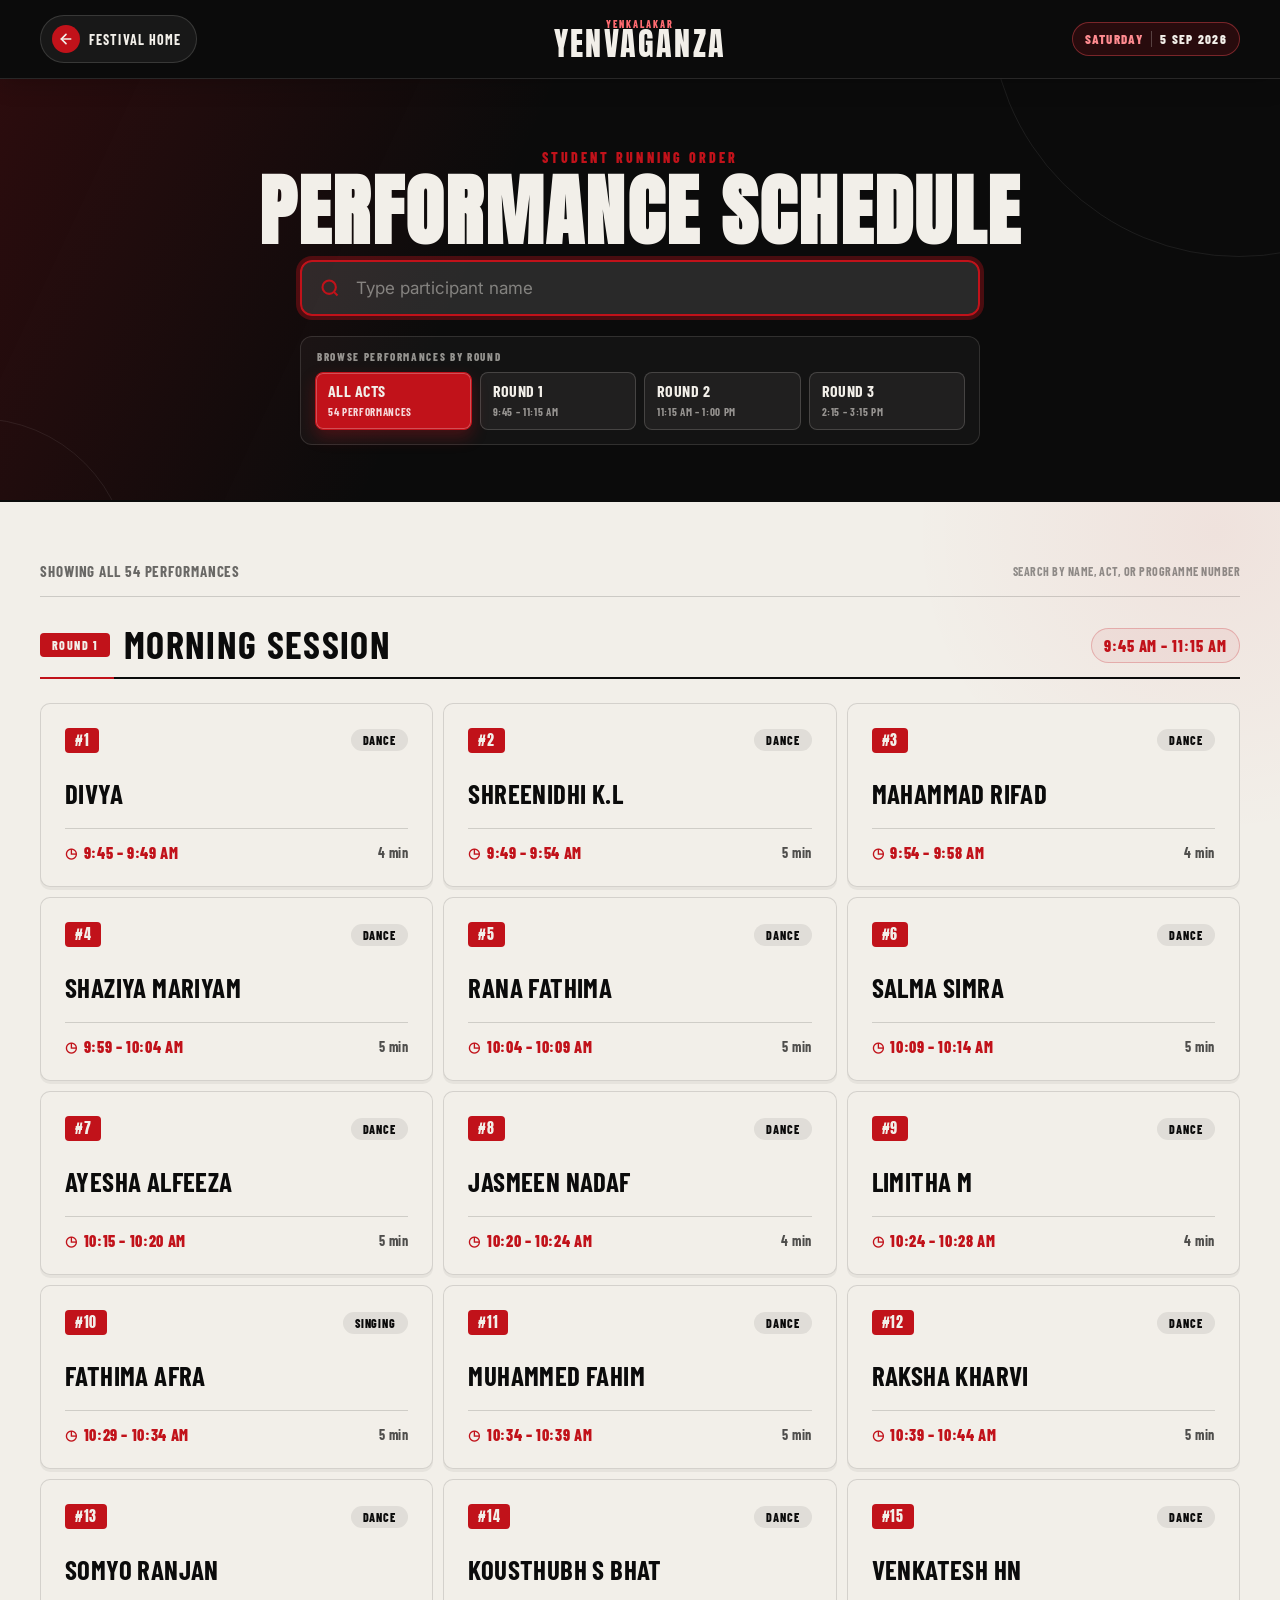
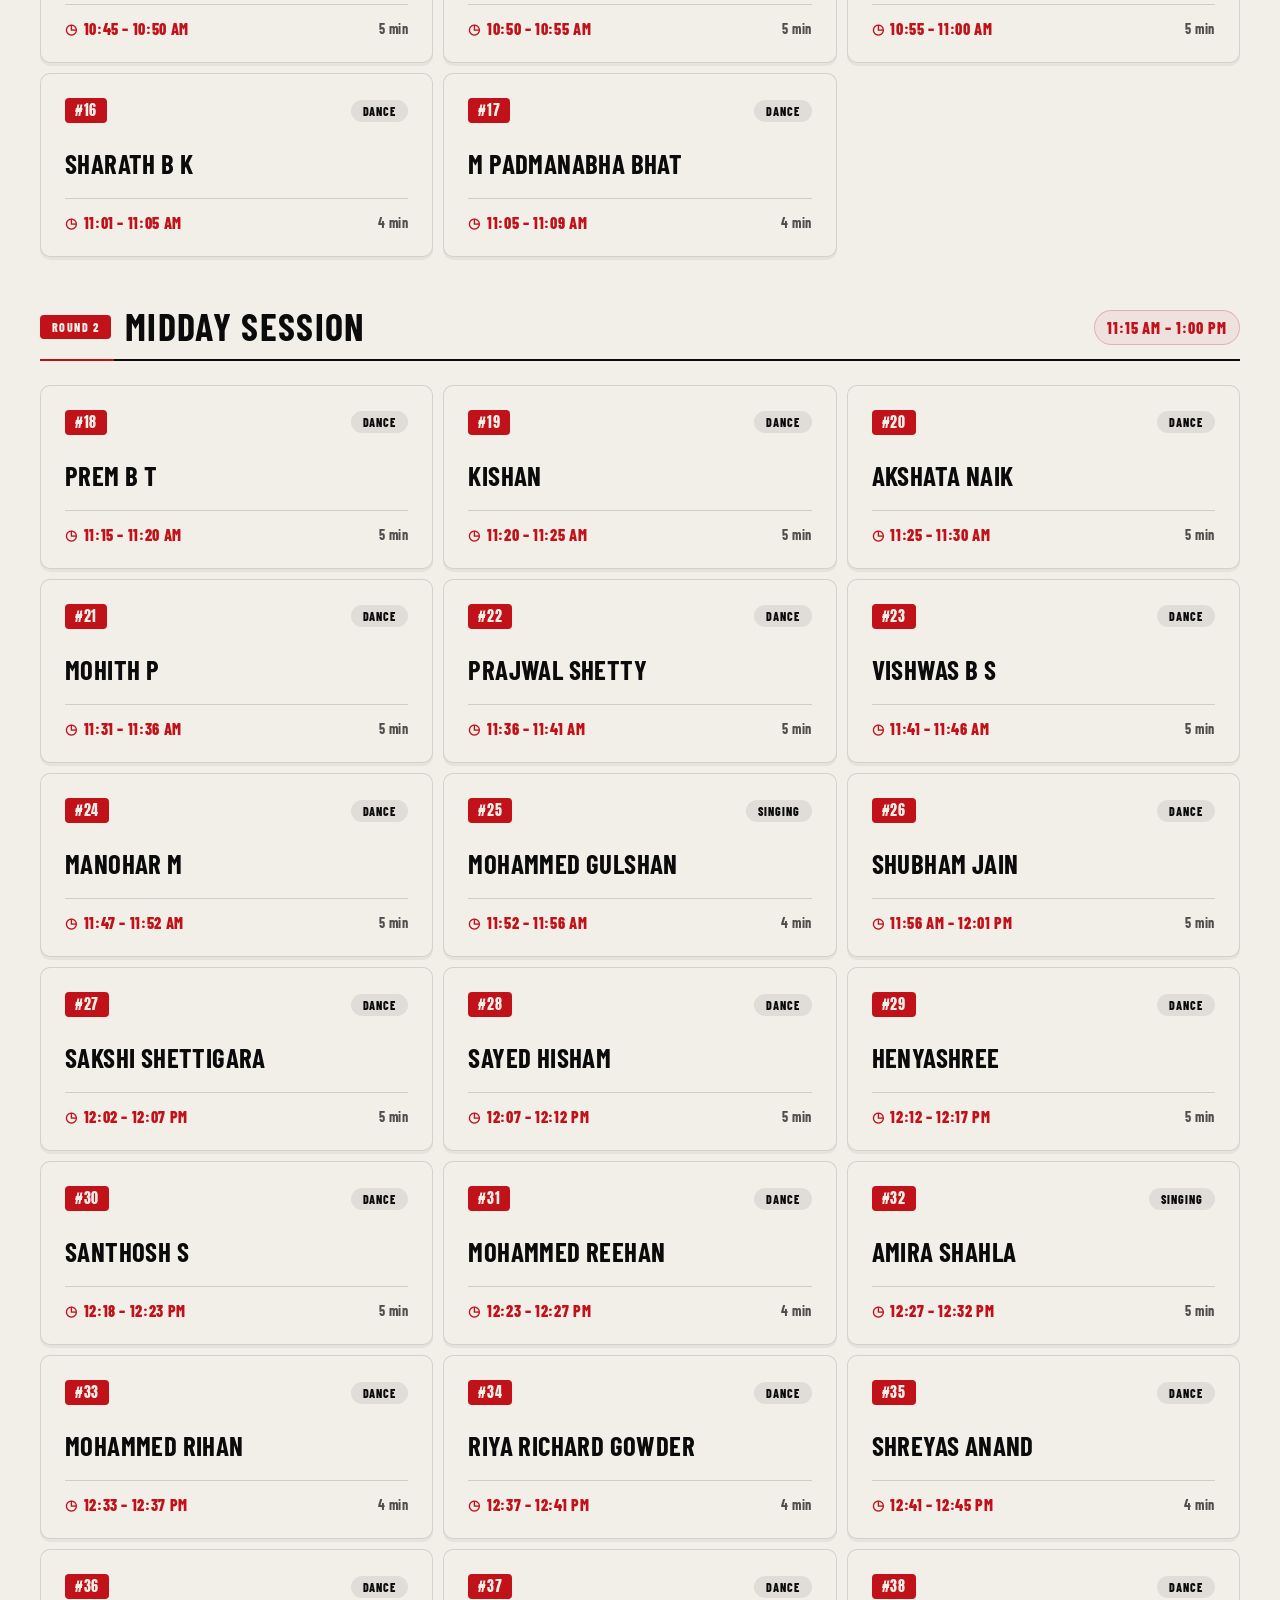
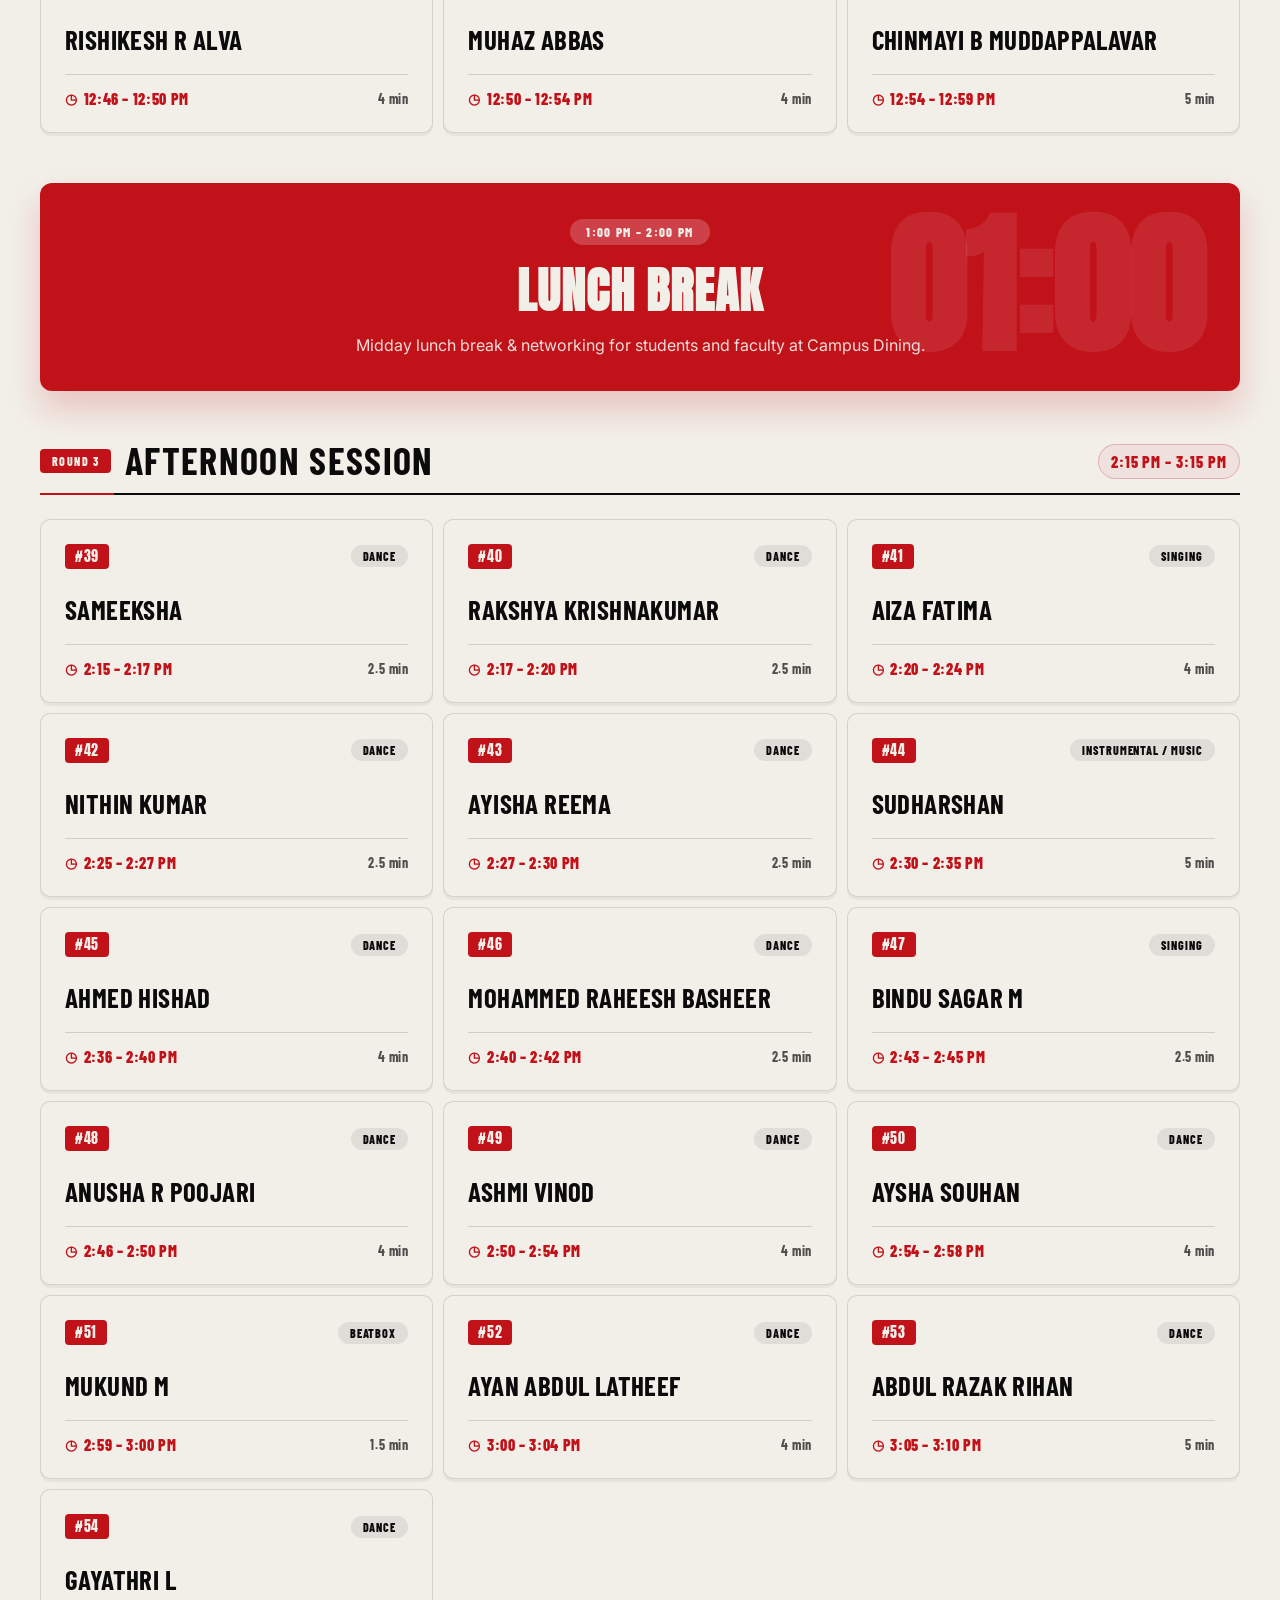
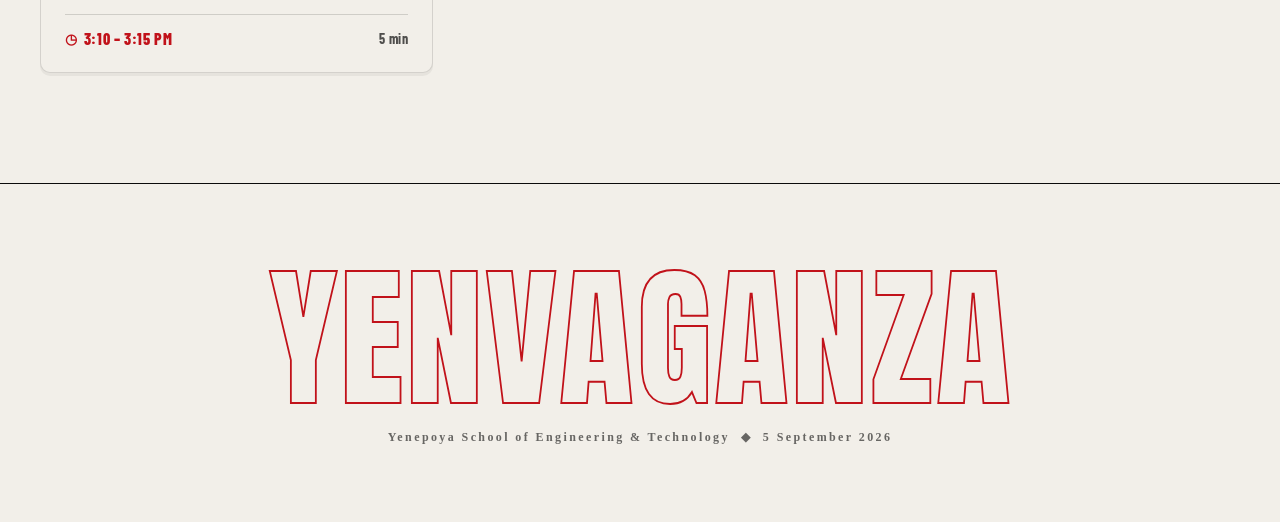
==== schedule.html @ 5e1b513e "added schedule page to view programe order" ====
<!DOCTYPE html>
<html lang="en">

<head>
  <meta charset="UTF-8">
  <meta name="viewport" content="width=device-width, initial-scale=1.0">
  <title>Performance Order</title>
  <meta name="description" content="Search student performance times, round details, and running order for YENVAGANZA 2026.">
  <link rel="preconnect" href="https://fonts.googleapis.com">
  <link rel="preconnect" href="https://fonts.gstatic.com" crossorigin>
  <link href="https://fonts.googleapis.com/css2?family=Anton&family=Barlow+Condensed:ital,wght@0,500;0,600;0,700;0,800;1,700&family=Inter:wght@400;500;600;700;800&display=swap" rel="stylesheet">
  <link rel="stylesheet" href="css/style.css">
</head>

<body class="schedule-page">

  <!-- ============ NAV ============ -->
  <nav class="schedule-nav">
    <div class="schedule-nav-inner">
      <a href="index.html" class="nav-back-btn" aria-label="Return to the Yenvaganza home page">
        <svg width="16" height="16" viewBox="0 0 24 24" fill="none" stroke="currentColor" stroke-width="2.5" stroke-linecap="round" stroke-linejoin="round">
          <line x1="19" y1="12" x2="5" y2="12"></line>
          <polyline points="12 19 5 12 12 5"></polyline>
        </svg>
        <span>Festival home</span>
      </a>

      <a href="index.html" class="nav-brand-title">
        <span class="nav-brand-kicker">YENKALAKAR</span>
        <span>YENVAGANZA</span>
      </a>

      <div class="nav-tag"><span class="nav-tag-day">Saturday</span>5 Sep 2026</div>
    </div>
  </nav>

  <!-- ============ HERO & SEARCH ============ -->
  <section class="schedule-hero-clean">
    <div class="hero-content">
      <span class="hero-sub">STUDENT RUNNING ORDER</span>
      <h1 class="hero-title">PERFORMANCE SCHEDULE</h1>
      <!-- CLEAN SEARCH BOX -->
      <div class="clean-search-box">
        <div class="search-field">
          <svg class="field-icon" width="20" height="20" viewBox="0 0 24 24" fill="none" stroke="currentColor" stroke-width="2.5">
            <circle cx="11" cy="11" r="8"></circle>
            <line x1="21" y1="21" x2="16.65" y2="16.65"></line>
          </svg>
          <input type="text" id="performer-search" placeholder="Type participant name" autocomplete="off" autofocus>
          <button id="clear-search" class="field-clear" aria-label="Clear Search" style="display:none;">&times;</button>
        </div>

        <!-- TABS -->
        <div class="round-filter-bar">
          <span class="filter-label">Browse performances by round</span>
          <div class="clean-tabs" id="filter-pills" role="group" aria-label="Filter performances by round">
          <button class="tab-btn active" data-filter="all">All Acts (54)</button>
          <button class="tab-btn" data-filter="round-1">Round 1 (9:45–11:15 AM)</button>
          <button class="tab-btn" data-filter="round-2">Round 2 (11:15 AM–1:00 PM)</button>
          <button class="tab-btn" data-filter="round-3">Round 3 (2:15–3:15 PM)</button>
          </div>
        </div>
      </div>
    </div>
  </section>

  <!-- ============ SEARCH SPOTLIGHT TICKET ============ -->
  <div class="spotlight-wrapper" id="spotlight-wrapper" style="display: none;">
    <div class="performer-ticket" id="search-spotlight"></div>
  </div>

  <!-- ============ SCHEDULE MAIN ============ -->
  <main class="schedule-container">
    <div class="status-bar" aria-live="polite">
      <span id="result-count">Showing all 54 performances</span>
      <span class="status-hint">Search by name, act, or programme number</span>
    </div>

    <!-- ROUND 1 -->
    <section class="session-section" id="block-round-1" data-round="round-1">
      <div class="session-header">
        <div class="session-title-group">
          <span class="session-pill">ROUND 1</span>
          <h2>MORNING SESSION</h2>
        </div>
        <span class="session-time">9:45 AM – 11:15 AM</span>
      </div>
      <div class="index-cards-grid" id="grid-round-1"></div>
    </section>

    <!-- ROUND 2 -->
    <section class="session-section" id="block-round-2" data-round="round-2">
      <div class="session-header">
        <div class="session-title-group">
          <span class="session-pill">ROUND 2</span>
          <h2>MIDDAY SESSION</h2>
        </div>
        <span class="session-time">11:15 AM – 1:00 PM</span>
      </div>
      <div class="index-cards-grid" id="grid-round-2"></div>
    </section>

    <!-- LUNCH BANNER -->
    <div class="lunch-feature-banner">
      <span class="banner-time">1:00 PM – 2:00 PM</span>
      <h3>LUNCH BREAK</h3>
      <p>Midday lunch break & networking for students and faculty at Campus Dining.</p>
    </div>

    <!-- ROUND 3 -->
    <section class="session-section" id="block-round-3" data-round="round-3">
      <div class="session-header">
        <div class="session-title-group">
          <span class="session-pill">ROUND 3</span>
          <h2>AFTERNOON SESSION</h2>
        </div>
        <span class="session-time">2:15 PM – 3:15 PM</span>
      </div>
      <div class="index-cards-grid" id="grid-round-3"></div>
    </section>

    <!-- NO RESULTS -->
    <div id="no-results" class="empty-state-box" style="display: none;">
      <div class="empty-icon">🔍</div>
      <h3>No Performer Found</h3>
      <p>We couldn't find any participant matching "<strong id="search-query-text"></strong>".</p>
      <button id="reset-search-btn" class="reset-btn">Show All 54 Performances</button>
    </div>
  </main>

  <!-- ============ FOOTER ============ -->
  <footer class="foot">
    <div class="foot-mark-wrap" id="foot-mark-wrap">
      <div class="foot-mark" id="foot-mark-text" aria-label="YENVAGANZA">
        <span style="--i:0">Y</span>
        <span style="--i:1">E</span>
        <span style="--i:2">N</span>
        <span style="--i:3">V</span>
        <span style="--i:4">A</span>
        <span style="--i:5">G</span>
        <span style="--i:6">A</span>
        <span style="--i:7">N</span>
        <span style="--i:8">Z</span>
        <span style="--i:9">A</span>
      </div>
    </div>
    <p>Yenepoya School of Engineering &amp; Technology &nbsp;&#9670;&nbsp; 5 September 2026</p>
  </footer>

  <script src="js/schedule.js"></script>
</body>

</html>
---- css/style.css ----
:root {
   --paper: #F2EFE9;
   --ink: #0B0B0B;
   --red: #C1121A;
   --grey: #A9A5A0;
   --hair: rgba(11, 11, 11, .16);
 }

 * {
   margin: 0;
   padding: 0;
   box-sizing: border-box
 }

 html {
   scroll-behavior: smooth
 }

 body {
   background: var(--paper);
   color: var(--ink);
   font-family: 'Barlow Condensed', sans-serif;
   overflow-x: hidden;
 }

 img {
   display: block;
   max-width: 100%
 }

 /* ================= HERO ================= */

 .hero {
   position: relative;
   min-height: 100svh;
   overflow: hidden;
   display: flex;
   flex-direction: column;
   padding: clamp(16px, 2.6vw, 32px);
 }

 .layer {
   position: absolute;
   inset: 0;
   will-change: transform
 }

 .marks {
   z-index: 1
 }

 .ghost-wrap {
   z-index: 2;
   display: flex;
   align-items: center;
   justify-content: center;
 }

 .roll-wrap {
   z-index: 3;
   display: flex;
   align-items: center;
   overflow: hidden;
 }

 .figure-wrap {
   z-index: 4;
   display: flex;
   align-items: flex-end;
   justify-content: center;
 }

 .hero-ui {
   position: relative;
   z-index: 5;
   flex: 1;
   display: flex;
   flex-direction: column;
   justify-content: space-between;
   pointer-events: none;
 }

 .hero-ui a {
   pointer-events: auto
 }

 /* --- editorial marks --- */

 .dots {
   position: absolute;
   background-image: radial-gradient(var(--grey) 1.1px, transparent 1.1px);
   background-size: 9px 9px;
 }

 .d1 {
   top: 15%;
   left: 3%;
   width: 92px;
   height: 70px
 }

 .d2 {
   top: 23%;
   left: 16%;
   width: 58px;
   height: 44px
 }

 .d3 {
   bottom: 17%;
   left: 19%;
   width: 112px;
   height: 82px
 }

 .d4 {
   bottom: 25%;
   right: 6%;
   width: 72px;
   height: 56px
 }

 .d5 {
   top: 5%;
   left: 53%;
   width: 44px;
   height: 118px
 }

 .tick {
   position: absolute;
   background: var(--red);
   display: block;
 }

 .t1 {
   top: 12%;
   left: 1.5%;
   width: 2px;
   height: 26px
 }

 .t2 {
   top: 34%;
   left: 1.5%;
   width: 2px;
   height: 14px
 }

 .t3 {
   bottom: 14%;
   left: 1.5%;
   width: 2px;
   height: 34px
 }

 .t4 {
   top: 20%;
   right: 2%;
   width: 2px;
   height: 40px
 }

 .t5 {
   bottom: 30%;
   right: 2%;
   width: 2px;
   height: 18px
 }

 .rule {
   position: absolute;
   height: 1.5px;
   background: var(--red);
   display: block;
 }

 .r1 {
   top: 19%;
   left: 3%;
   width: 64px
 }

 .r2 {
   top: 47%;
   right: 3%;
   width: 48px
 }

 .plus {
   position: absolute;
   color: var(--red);
   font-size: 15px;
   line-height: 1;
   font-weight: 700;
 }

 .p1 {
   top: 8%;
   left: 38%
 }

 .p2 {
   top: 23%;
   left: 14%
 }

 .p3 {
   bottom: 20%;
   left: 12%
 }

 .p4 {
   bottom: 9%;
   right: 8%
 }

 .p5 {
   top: 31%;
   right: 12%
 }

 .barcode {
   position: absolute;
   top: 44%;
   right: 1.5%;
   width: 20px;
   height: 150px;
   background: repeating-linear-gradient(180deg,
       var(--ink) 0 3px,
       transparent 3px 7px,
       var(--ink) 7px 9px,
       transparent 9px 14px);
 }

 /* --- outline wordmark --- */

 .ghost {
   font-family: 'Anton', sans-serif;
   font-size: clamp(72px, 15.5vw, 215px);
   color: transparent;
   -webkit-text-stroke: 1.6px var(--red);
   white-space: nowrap;
   transform: translateY(-8%);
   opacity: .85;
 }

 /* --- rolling title --- */

 .roll {
   display: flex;
   white-space: nowrap;
   font-family: 'Anton', sans-serif;
   font-size: clamp(64px, 14vw, 196px);
   line-height: .9;
   color: var(--red);
   transform: translateY(18%);
   will-change: transform;
 }

 .roll span {
   padding-right: .04em
 }

 /* --- figure --- */

 .figure {
   height: min(94vh, 880px);
   width: auto;
   object-fit: contain;
   filter: drop-shadow(0 26px 40px rgba(0, 0, 0, .28));
 }

 /* --- poster copy --- */

 .top {
   display: flex;
   justify-content: space-between;
   align-items: flex-start;
   gap: 16px;
 }

 .main-nav {
   display: flex;
   align-items: center;
   gap: 6px;
   margin-left: auto;
 }

 .main-nav > a:not(.top-schedule-link) {
   padding: 9px 10px;
   color: rgba(242, 239, 233, .74);
   font-size: 11px;
   font-weight: 700;
   letter-spacing: .1em;
   text-decoration: none;
   text-transform: uppercase;
   transition: color .2s ease;
   left: 16%;
   width: 58px;
   height: 44px
 }

 .d3 {
   bottom: 17%;
   left: 19%;
   width: 112px;
   height: 82px
 }

 .d4 {
   bottom: 25%;
   right: 6%;
   width: 72px;
   height: 56px
 }

 .d5 {
   top: 5%;
   left: 53%;
   width: 44px;
   height: 118px
 }

 .tick {
   position: absolute;
   background: var(--red);
   display: block;
 }

 .t1 {
   top: 12%;
   left: 1.5%;
   width: 2px;
   height: 26px
 }

 .t2 {
   top: 34%;
   left: 1.5%;
   width: 2px;
   height: 14px
 }

 .t3 {
   bottom: 14%;
   left: 1.5%;
   width: 2px;
   height: 34px
 }

 .t4 {
   top: 20%;
   right: 2%;
   width: 2px;
   height: 40px
 }

 .t5 {
   bottom: 30%;
   right: 2%;
   width: 2px;
   height: 18px
 }

 .rule {
   position: absolute;
   height: 1.5px;
   background: var(--red);
   display: block;
 }

 .r1 {
   top: 19%;
   left: 3%;
   width: 64px
 }

 .r2 {
   top: 47%;
   right: 3%;
   width: 48px
 }

 .plus {
   position: absolute;
   color: var(--red);
   font-size: 15px;
   line-height: 1;
   font-weight: 700;
 }

 .p1 {
   top: 8%;
   left: 38%
 }

 .p2 {
   top: 23%;
   left: 14%
 }

 .p3 {
   bottom: 20%;
   left: 12%
 }

 .p4 {
   bottom: 9%;
   right: 8%
 }

 .p5 {
   top: 31%;
   right: 12%
 }

 .barcode {
   position: absolute;
   top: 44%;
   right: 1.5%;
   width: 20px;
   height: 150px;
   background: repeating-linear-gradient(180deg,
       var(--ink) 0 3px,
       transparent 3px 7px,
       var(--ink) 7px 9px,
       transparent 9px 14px);
 }

 /* --- outline wordmark --- */

 .ghost {
   font-family: 'Anton', sans-serif;
   font-size: clamp(72px, 15.5vw, 215px);
   color: transparent;
   -webkit-text-stroke: 1.6px var(--red);
   white-space: nowrap;
   transform: translateY(-8%);
   opacity: .85;
 }

 /* --- rolling title --- */

 .roll {
   display: flex;
   white-space: nowrap;
   font-family: 'Anton', sans-serif;
   font-size: clamp(64px, 14vw, 196px);
   line-height: .9;
   color: var(--red);
   transform: translateY(18%);
   will-change: transform;
 }

 .roll span {
   padding-right: .04em
 }

 /* --- figure --- */

 .figure {
   height: min(94vh, 880px);
   width: auto;
   object-fit: contain;
   filter: drop-shadow(0 26px 40px rgba(0, 0, 0, .28));
 }

 /* --- poster copy --- */

 .main-nav > a:not(.top-schedule-link):hover { color: var(--paper); }

 .main-nav > a:focus-visible {
 }

  .top {
    display: flex;
    justify-content: space-between;
    align-items: center;
    gap: 16px;
    position: relative;
    z-index: 10;
  }

  .hero-actions {
    display: flex;
    align-items: center;
    gap: 12px;
    margin-left: auto;
  }

  .top-schedule-link {
    display: inline-flex;
    align-items: center;
    gap: 8px;
    padding: 10px 20px;
    color: #FFFFFF;
    background: linear-gradient(135deg, var(--red) 0%, #A20D14 100%);
    border: 1.5px solid rgba(255, 255, 255, 0.3);
    border-radius: 999px;
    text-decoration: none;
    font-family: 'Barlow Condensed', sans-serif;
    font-size: 13px;
    font-weight: 800;
    letter-spacing: 0.12em;
    text-transform: uppercase;
    box-shadow: 0 6px 20px rgba(193, 18, 26, 0.45);
    backdrop-filter: blur(10px);
    transition: all 0.25s cubic-bezier(0.16, 1, 0.3, 1);
  }

  .top-schedule-link svg {
    color: #FFFFFF;
    transition: transform 0.25s ease;
  }

  .top-schedule-link:hover {
    background: #0D0D0D;
    color: #FFFFFF;
    border-color: var(--red);
    transform: translateY(-2px);
    box-shadow: 0 10px 28px rgba(13, 13, 13, 0.5);
  }

  .top-schedule-link:hover svg {
    transform: scale(1.15) rotate(15deg);
  }

  .top-schedule-link:focus-visible { outline: 3px solid #FFD700; outline-offset: 4px; }

  /* ================= EVENT OVERVIEW ================= */

  .event-info {
    position: relative;
    padding: clamp(60px, 9vw, 130px) clamp(18px, 5vw, 80px);
    border-top: 1.5px solid var(--ink);
    background: var(--paper);
  }

  .details-grid {
    display: grid;
    grid-template-columns: repeat(4, 1fr);
    gap: 1.5px;
    background: var(--ink);
    border: 1.5px solid var(--ink);
    margin-bottom: clamp(36px, 5vw, 60px);
  }

  @media (max-width: 900px) {
    .details-grid {
      grid-template-columns: repeat(2, 1fr);
    }
  }

  @media (max-width: 580px) {
    .details-grid {
      grid-template-columns: 1fr;
    }
  }

  .detail-card {
    position: relative;
    background: var(--paper);
    padding: clamp(22px, 2.4vw, 34px);
    display: flex;
    flex-direction: column;
    justify-content: space-between;
    min-height: 165px;
    overflow: hidden;
    transition: transform .35s cubic-bezier(0.16, 1, 0.3, 1), background-color .35s ease, color .35s ease, box-shadow .35s ease;
    will-change: transform;
  }

 .detail-card::before {
   content: "";
   position: absolute;
   top: 0;
   left: 0;
   width: 100%;
   height: 4px;
   background: var(--red);
   transform: scaleX(0);
   transform-origin: left;
   transition: transform .35s cubic-bezier(0.16, 1, 0.3, 1);
 }

 .detail-card:hover {
   background: var(--ink);
   color: var(--paper);
   transform: translateY(-6px);
   box-shadow: 0 16px 36px rgba(11, 11, 11, .22);
   z-index: 2;
 }

 .detail-card:hover::before {
   transform: scaleX(1);
 }

 .detail-badge {
   font-weight: 700;
   letter-spacing: .22em;
   font-size: 11px;
   color: var(--red);
   margin-bottom: 12px;
   text-transform: uppercase;
   transition: transform .3s ease, color .3s ease;
 }

 .detail-card:hover .detail-badge {
   transform: translateX(4px);
   color: var(--paper);
 }

 .detail-val {
   font-family: 'Anton', sans-serif;
   font-weight: 400;
   font-size: clamp(22px, 2.2vw, 30px);
   line-height: 1.05;
   margin-bottom: 8px;
   text-transform: uppercase;
   transition: color .3s ease, transform .3s ease;
 }

 .detail-card:hover .detail-val {
   color: var(--red);
   transform: translateX(4px);
 }

 .detail-sub {
   font-size: 12px;
   font-weight: 600;
   letter-spacing: .15em;
   opacity: .6;
   text-transform: uppercase;
   transition: opacity .3s ease, color .3s ease, transform .3s ease;
 }

 .detail-card:hover .detail-sub {
   opacity: .9;
   color: var(--paper);
   transform: translateX(4px);
 }

 .info-banner {
   background: var(--ink);
   color: var(--paper);
   padding: clamp(32px, 5vw, 56px) clamp(24px, 4vw, 48px);
   border: 1.5px solid var(--ink);
   position: relative;
   overflow: hidden;
 }

 .motto-tag {
   font-weight: 700;
   letter-spacing: .24em;
   font-size: clamp(11px, 1.2vw, 14px);
   color: var(--red);
   margin-bottom: 12px;
 }

 .invite-msg {
   font-family: 'Instrument Serif', serif;
   font-style: italic;
   font-size: clamp(22px, 3vw, 38px);
   line-height: 1.2;
   margin-bottom: 20px;
   max-width: 36ch;
 }

 .invite-stamp {
   font-weight: 700;
   letter-spacing: .22em;
   font-size: 12px;
   border-top: 1px solid rgba(242, 239, 233, .2);
   padding-top: 16px;
   opacity: .8;
 }

 /* ================= EVENTS ================= */

 .events {
   position: relative;
   padding: clamp(60px, 9vw, 130px) clamp(18px, 5vw, 80px);
   border-top: 1.5px solid var(--ink);
 }

 .sec-head {
   margin-bottom: clamp(30px, 4.5vw, 58px);
   max-width: 760px;
 }

 .eyebrow {
   display: inline-block;
   font-weight: 700;
   letter-spacing: .28em;
   font-size: 12px;
   color: var(--red);
   margin-bottom: 10px;
 }

 .sec-head h2 {
   font-family: 'Anton', sans-serif;
   font-size: clamp(50px, 10vw, 140px);
   line-height: .88;
   letter-spacing: .005em;
 }

 .lede {
   font-family: 'Instrument Serif', serif;
   font-style: italic;
   font-size: clamp(15px, 1.7vw, 21px);
   margin-top: 14px;
   opacity: .72;
   max-width: 52ch;
 }

 .grid {
   display: grid;
   grid-template-columns: repeat(3, 1fr);
   gap: 1.5px;
   background: var(--ink);
   border: 1.5px solid var(--ink);
 }

 @media (max-width:900px) {
   .grid {
     grid-template-columns: repeat(2, 1fr);
   }
 }

 @media (max-width:580px) {
   .grid {
     grid-template-columns: 1fr;
   }
 }

 .card {
   background: var(--paper);
   padding: clamp(22px, 2.4vw, 34px);
   min-height: 210px;
   display: flex;
   flex-direction: column;
   opacity: 0;
   transform: translateY(26px);
   transition:
     opacity .6s ease,
     transform .6s ease,
     background .25s ease,
     color .25s ease;
 }

 .card.in {
   opacity: 1;
   transform: none;
 }

 .slot {
   font-weight: 700;
   letter-spacing: .18em;
   left: 0;
   width: 100%;
   height: 4px;
   background: var(--red);
   transform: scaleX(0);
   transform-origin: left;
   transition: transform .35s cubic-bezier(0.16, 1, 0.3, 1);
 }

 .detail-card:hover {
   background: var(--ink);
   color: var(--paper);
   transform: translateY(-6px);
   box-shadow: 0 16px 36px rgba(11, 11, 11, .22);
   z-index: 2;
 }

 .detail-card:hover::before {
   transform: scaleX(1);
 }

 .detail-badge {
   font-weight: 700;
   letter-spacing: .22em;
   font-size: 11px;
   color: var(--red);
   margin-bottom: 12px;
   text-transform: uppercase;
   transition: transform .3s ease, color .3s ease;
 }

 .detail-card:hover .detail-badge {
   transform: translateX(4px);
   color: var(--paper);
 }

 .detail-val {
   font-family: 'Anton', sans-serif;
   font-weight: 400;
   font-size: clamp(22px, 2.2vw, 30px);
   line-height: 1.05;
   margin-bottom: 8px;
   text-transform: uppercase;
   transition: color .3s ease, transform .3s ease;
 }

 .detail-card:hover .detail-val {
   color: var(--red);
   transform: translateX(4px);
 }

 .detail-sub {
   font-size: 12px;
   font-weight: 600;
   letter-spacing: .15em;
   opacity: .6;
   text-transform: uppercase;
   transition: opacity .3s ease, color .3s ease, transform .3s ease;
 }

 .detail-card:hover .detail-sub {
   opacity: .9;
   color: var(--paper);
   transform: translateX(4px);
 }

 .info-banner {
   background: var(--ink);
   color: var(--paper);
   padding: clamp(32px, 5vw, 56px) clamp(24px, 4vw, 48px);
   border: 1.5px solid var(--ink);
   position: relative;
   overflow: hidden;
 }

 .motto-tag {
   font-weight: 700;
   letter-spacing: .24em;
   font-size: clamp(11px, 1.2vw, 14px);
   color: var(--red);
   margin-bottom: 12px;
 }

 .invite-msg {
   font-family: 'Instrument Serif', serif;
   font-style: italic;
   font-size: clamp(22px, 3vw, 38px);
   line-height: 1.2;
   margin-bottom: 20px;
   max-width: 36ch;
 }

 .invite-stamp {
   font-weight: 700;
   letter-spacing: .22em;
   font-size: 12px;
   border-top: 1px solid rgba(242, 239, 233, .2);
   padding-top: 16px;
   opacity: .8;
 }

 /* ================= EVENTS ================= */

 .events {
   position: relative;
   padding: clamp(60px, 9vw, 130px) clamp(18px, 5vw, 80px);
   border-top: 1.5px solid var(--ink);
 }

 .sec-head {
   margin-bottom: clamp(30px, 4.5vw, 58px);
   max-width: 760px;
 }

 .eyebrow {
   display: inline-block;
   font-weight: 700;
   letter-spacing: .28em;
   font-size: 12px;
   color: var(--red);
   margin-bottom: 10px;
 }

 .sec-head h2 {
   font-family: 'Anton', sans-serif;
   font-size: clamp(50px, 10vw, 140px);
   line-height: .88;
   letter-spacing: .005em;
 }

 .lede {
   font-family: 'Instrument Serif', serif;
   font-style: italic;
   font-size: clamp(15px, 1.7vw, 21px);
   margin-top: 14px;
   opacity: .72;
   max-width: 52ch;
 }

 .grid {
   display: grid;
   grid-template-columns: repeat(3, 1fr);
   gap: 1.5px;
   background: var(--ink);
   border: 1.5px solid var(--ink);
 }

 @media (max-width:900px) {
   .grid {
     grid-template-columns: repeat(2, 1fr);
   }
 }

 @media (max-width:580px) {
   .grid {
     grid-template-columns: 1fr;
   }
 }

 .card {
   background: var(--paper);
   padding: clamp(22px, 2.4vw, 34px);
   min-height: 210px;
   display: flex;
   flex-direction: column;
   opacity: 0;
   transform: translateY(26px);
   transition:
     opacity .6s ease,
     transform .6s ease,
     background .25s ease,
     color .25s ease;
 }

 .card.in {
   opacity: 1;
   transform: none;
 }

 .slot {
   font-weight: 700;
   letter-spacing: .18em;
   font-size: 12px;
   color: var(--red);
 }

 .card h3 {
   font-family: 'Anton', sans-serif;
   font-weight: 400;
   font-size: clamp(22px, 2.2vw, 32px);
   line-height: 1.05;
   margin: 12px 0 10px;
   text-transform: uppercase;
 }

 .card p {
   font-size: clamp(14px, 1.4vw, 17px);
   line-height: 1.45;
   opacity: .75;
 }

 .where {
   margin-top: auto;
   padding-top: 18px;
   font-weight: 600;
   letter-spacing: .2em;
   font-size: 11px;
   border-top: 1px solid var(--hair);
 }

 .card:hover {
   background: var(--ink);
   color: var(--paper);
 }

 .card:hover .where {
   border-color: rgba(242, 239, 233, .25);
 }

 .card.span-full {
   grid-column: 1 / -1;
 }

 .card-pair {
   display: grid;
   grid-template-columns: repeat(2, 1fr);
   gap: 1.5px;
   background: var(--ink);
   grid-column: 1 / -1;
 }

 @media (max-width: 580px) {
   .card-pair {
     grid-template-columns: 1fr;
   }
 }

 .card.break-card {
   background: var(--red);
   color: var(--paper);
 }

 .card.break-card.span-full {
   padding: clamp(26px, 3.5vw, 44px) clamp(22px, 2.4vw, 34px);
 }

 .card.break-card.span-full h3 {
   font-size: clamp(28px, 3.8vw, 48px);
   margin: 8px 0;
 }

 .card.break-card.span-full p {
   font-size: clamp(15px, 1.5vw, 19px);
 }

 .card.break-card .slot {
   color: var(--paper);
   opacity: .9;
 }

 .card.break-card h3 {
   color: var(--paper);
 }

 .card.break-card p {
   color: var(--paper);
   opacity: .92;
 }

 .card.break-card .where {
   color: var(--paper);
   border-top-color: rgba(242, 239, 233, .3);
 }

 .card.break-card:hover {
   background: var(--ink);
   color: var(--paper);
 }

 .card.break-card:hover .slot {
   color: var(--red);
 }

 .card.break-card:hover h3,
 .card.break-card:hover p,
 .card.break-card:hover .where {
   color: var(--paper);
 }

 .card.break-card:hover .where {
   border-color: rgba(242, 239, 233, .25);
 }

 .card.end-card {
   grid-column: 1 / -1;
   background: var(--ink);
   color: var(--paper);
   padding: clamp(28px, 4vw, 48px) clamp(22px, 2.4vw, 34px);
 }

 .card.end-card .slot {
   color: var(--red);
   font-size: 13px;
 }

 .card.end-card h3 {
   font-size: clamp(30px, 4.5vw, 54px);
   color: var(--paper);
   margin: 10px 0;
 }

 .card.end-card p {
   font-size: clamp(15px, 1.6vw, 20px);
   opacity: .85;
 }

 .card.end-card .where {
   border-top-color: rgba(242, 239, 233, .2);
 }

 .card.end-card:hover {
   background: var(--red);
   color: var(--paper);
 }

 .card.end-card:hover .slot {
   color: var(--paper);
 }

 .card.end-card:hover .where {
   border-top-color: rgba(242, 239, 233, .4);
 }

 /* ================= RULES ================= */

 .rules {
   position: relative;
   padding: clamp(60px, 9vw, 130px) clamp(18px, 5vw, 80px);
   border-top: 1.5px solid var(--ink);
 }

 .rules-grid {
   display: grid;
   grid-template-columns: repeat(2, 1fr);
   gap: 1.5px;
   background: var(--ink);
   border: 1.5px solid var(--ink);
   margin-bottom: clamp(44px, 6vw, 84px);
 }

 @media (max-width:760px) {
   .rules-grid {
     grid-template-columns: 1fr;
   }
 }

 .rule-block {
   background: var(--paper);
   padding: clamp(24px, 2.6vw, 38px);
   opacity: 0;
   transform: translateY(26px);
   transition:
     opacity .6s ease,
     transform .6s ease,
     background .25s ease,
     color .25s ease;
 }

 .rule-block.in {
   opacity: 1;
   transform: none;
 }

 .rule-block h3 {
   font-family: 'Anton', sans-serif;
   font-weight: 400;
   font-size: clamp(22px, 2.2vw, 30px);
   line-height: 1.05;
   text-transform: uppercase;
   margin-bottom: 20px;
   padding-bottom: 10px;
   border-bottom: 2.5px solid var(--red);
   display: inline-block;
 }

 .rule-block ul {
   list-style: none;
 }

 .rule-block li {
   position: relative;
   padding-left: 18px;
   margin-bottom: 12px;
   font-size: clamp(14px, 1.4vw, 17px);
   line-height: 1.45;
   opacity: .82;
 }

 .rule-block li:last-child {
   margin-bottom: 0;
 }

 .rule-block li::before {
   content: "";
   position: absolute;
   left: 0;
   top: .5em;
   width: 7px;
   height: 7px;
   background: var(--red);
 }

 .rule-block li strong {
   font-weight: 700;
 }

 .rule-block li em {
   font-family: 'Instrument Serif', serif;
   font-size: 1.05em;
 }

 .rule-block:hover {
   background: var(--ink);
   color: var(--paper);
 }

 /* --- time limits --- */

 .limits-head {
   display: flex;
   align-items: baseline;
   gap: 18px;
   flex-wrap: wrap;
   margin-bottom: 22px;
 }

 .limits-head h3 {
   font-family: 'Anton', sans-serif;
   font-weight: 400;
   font-size: clamp(30px, 5vw, 62px);
   line-height: .9;
   text-transform: uppercase;
 }

 .limits-head span {
   font-weight: 700;
   letter-spacing: .22em;
   font-size: 12px;
   color: var(--red);
 }

 .limits-scroll {
   overflow-x: auto;
   border: 1.5px solid var(--ink);
 }

 table.limits {
   width: 100%;
   min-width: 520px;
   border-collapse: collapse;
 }

 table.limits th {
   text-align: left;
   background: var(--ink);
   color: var(--paper);
   font-weight: 700;
   letter-spacing: .2em;
   font-size: 11px;
   padding: 13px clamp(14px, 2vw, 24px);
 }

 table.limits td {
   padding: 14px clamp(14px, 2vw, 24px);
   font-size: clamp(14px, 1.4vw, 17px);
   border-bottom: 1px solid var(--hair);
 }

 table.limits tbody tr:last-child td {
   border-bottom: none;
 }

 table.limits tbody tr {
   transition: background .2s ease;
 }

 table.limits tbody tr:hover {
   background: rgba(193, 18, 26, .06);
 }

 table.limits td:first-child {
   font-weight: 700;
 }

 table.limits td:last-child {
   font-family: 'Anton', sans-serif;
   font-weight: 400;
   color: var(--red);
   white-space: nowrap;
 }

 .limits-note {
   margin: 16px 0 clamp(44px, 6vw, 84px);
   padding-left: 14px;
   border-left: 2.5px solid var(--red);
   font-size: clamp(14px, 1.4vw, 17px);
   line-height: 1.5;
   opacity: .8;
   max-width: 62ch;
 }

 /* --- per event --- */

 .event-rules {
   display: grid;
   grid-template-columns: repeat(auto-fit, minmax(250px, 1fr));
   gap: clamp(24px, 3vw, 40px);
   margin-bottom: clamp(44px, 6vw, 84px);
 }

 .event-rule {
   padding-top: 16px;
   border-top: 1.5px solid var(--ink);
   opacity: 0;
   transform: translateY(26px);
   transition: opacity .6s ease, transform .6s ease;
 }

 .event-rule.in {
   opacity: 1;
   transform: none;
 }

 .event-rule h4 {
   font-family: 'Anton', sans-serif;
   font-weight: 400;
   font-size: clamp(19px, 1.9vw, 25px);
   line-height: 1.05;
   text-transform: uppercase;
   margin-bottom: 8px;
 }

 .event-rule p {
   font-size: clamp(14px, 1.4vw, 17px);
   line-height: 1.45;
   opacity: .78;
 }

 /* --- closing strip --- */

 .rules-strip {
   background: var(--ink);
   color: var(--paper);
   border: 1.5px solid var(--ink);
   padding: clamp(28px, 4vw, 52px) clamp(24px, 4vw, 48px);
 }

 .rules-strip h4 {
   font-weight: 700;
   letter-spacing: .22em;
   font-size: 12px;
   color: var(--red);
   text-transform: uppercase;
   margin-bottom: 10px;
 }

 .rules-strip p {
   font-size: clamp(15px, 1.6vw, 19px);
   line-height: 1.5;
   opacity: .88;
   max-width: 66ch;
 }

 .rules-strip p+h4 {
   margin-top: 26px;
   padding-top: 24px;
   border-top: 1px solid rgba(242, 239, 233, .2);
 }

 /* ================= FOOTER ================= */

 .foot {
   border-top: 1.5px solid var(--ink);
   padding: clamp(40px, 6vw, 80px) clamp(18px, 5vw, 80px);
   text-align: center;
   overflow: hidden;
 }

 .foot-mark-wrap {
   position: relative;
   display: inline-flex;
   align-items: center;
   justify-content: center;
   cursor: pointer;
   width: 100%;
   max-width: 1100px;
   margin: 0 auto;
   min-height: clamp(60px, 12vw, 170px);
 }

 .foot-mark {
   display: inline-flex;
   gap: 0.015em;
   font-family: 'Anton', sans-serif;
   font-size: clamp(44px, 12vw, 170px);
   line-height: .9;
   user-select: none;
 }

 .foot-mark span {
   display: inline-block;
   color: transparent;
   -webkit-text-stroke: 1.8px var(--red);
   transition: all .35s cubic-bezier(0.16, 1, 0.3, 1);
   animation: letterWave 3s ease-in-out infinite;
   animation-delay: calc(var(--i) * 0.12s);
   will-change: transform;
 }

 @keyframes letterWave {

   0%,
   100% {
     transform: translateY(0) scale(1);
     -webkit-text-stroke: 1.8px var(--red);
     color: transparent;
   }

   50% {
     transform: translateY(-8px) scale(1.05);
     -webkit-text-stroke: 0px transparent;
     color: var(--red);
     text-shadow: 0 10px 28px rgba(193, 18, 26, .4);
   }
 }

 .foot-mark-wrap:hover .foot-mark span {
   animation-play-state: paused;
   color: var(--red);
   -webkit-text-stroke: 0px transparent;
   transform: translateY(-6px) scale(1.06);
   text-shadow: 0 14px 36px rgba(193, 18, 26, .5);
 }

 .foot-lottie {
   position: absolute;
   inset: 0;
   width: 100%;
   height: 100%;
   pointer-events: none;
   opacity: 0;
   transition: opacity .3s ease;
   display: flex;
   align-items: center;
   justify-content: center;
 }

 .foot-lottie svg {
   width: 100% !important;
   height: 100% !important;
 }

 .foot-mark-wrap.playing .foot-lottie {
   opacity: 1;
 }

 .foot-mark-wrap.playing .foot-mark {
   opacity: 0;
 }

 .foot p {
   margin-top: 16px;
   font-weight: 600;
   letter-spacing: .2em;
   font-size: 12px;
   opacity: .6;
 }

 /* ================= RESPONSIVE ================= */

 @media (max-width:760px) {

   .top {
     gap: 10px;
   }

   .main-nav { gap: 4px; }
   .main-nav > a:not(.top-schedule-link) { display: none; }
   .top-schedule-link { padding: 8px 10px; font-size: 10px; letter-spacing: .08em; }
   .hero-order-btn { padding: 7px 12px; font-size: 10px; letter-spacing: .13em; }

   .yenepoya-logo {
     width: clamp(150px, 42vw, 210px);
     max-height: 65px;
   }

   .figure-wrap {
     transform: translate3d(0, 0, 0) !important;
   }

   .figure {
     height: min(72vh, 560px);
     will-change: transform;
   }

   .roll {
     transform: translateY(10%);
   }

   .rule-block:hover {
     background: var(--paper);
     color: var(--ink);
   }
 }

 @media (max-width:420px) {

   .hero {
     padding: 14px;
   }

   .yenepoya-logo {
     width: 150px;
     max-height: 55px;
   }

   .top-schedule-link span { display: none; }
   .top-schedule-link { padding: 9px; }
   .hero-order-btn { padding: 7px 10px; font-size: 0; letter-spacing: .1em; }
   .hero-order-btn::after { content: 'VIEW ORDER →'; font-size: 10px; }

   .when .date {
     font-size: 30px;
   }

   .when .time {
     font-size: 9px;
     letter-spacing: .12em;
   }
 }

 @media (prefers-reduced-motion:reduce) {

   html {
     scroll-behavior: auto
   }

   .layer {
     transform: none !important
   }

   .roll {
     transform: translateY(18%) !important
   }

    .card {
      transition: none;
    }
  }

  /* ==========================================================================
     STUDENT SCHEDULE & SEARCH PAGE STYLES (INDEX.HTML MATCHING UX & TYPOGRAPHY)
     ========================================================================== */

  .schedule-page {
    background: var(--paper);
    color: var(--ink);
    font-family: var(--font-sans);
  }

  /* TOP NAVBAR */
  .schedule-nav {
    background: var(--ink);
    border-bottom: 1.5px solid var(--ink);
    position: sticky;
    top: 0;
    z-index: 1000;
  }

  .schedule-nav-inner {
    max-width: 1280px;
    margin: 0 auto;
    height: 70px;
    padding: 0 clamp(20px, 4vw, 40px);
    display: flex;
    align-items: center;
    justify-content: space-between;
  }

  .nav-back-btn {
    display: inline-flex;
    align-items: center;
    gap: 8px;
    font-family: 'Barlow Condensed', sans-serif;
    font-weight: 700;
    font-size: 14px;
    letter-spacing: 0.08em;
    text-transform: uppercase;
    color: var(--paper);
    text-decoration: none;
    padding: 8px 18px;
    background: rgba(255, 255, 255, 0.08);
    border: 1px solid rgba(242, 239, 233, 0.2);
    border-radius: 999px;
    transition: all 0.2s ease;
  }

  .nav-back-btn:hover {
    background: var(--red);
    border-color: var(--red);
    color: var(--paper);
    transform: translateX(-3px);
  }

  .nav-brand-title {
    font-family: 'Anton', sans-serif;
    font-size: clamp(24px, 3.5vw, 32px);
    letter-spacing: 0.05em;
    color: var(--red);
    text-decoration: none;
    text-transform: uppercase;
    transition: opacity 0.2s ease;
  }

  .nav-brand-title:hover {
    opacity: 0.85;
  }

  .nav-tag {
    font-family: 'Barlow Condensed', sans-serif;
    background: rgba(193, 18, 26, 0.2);
    color: #FF525A;
    border: 1px solid rgba(193, 18, 26, 0.4);
    font-size: 13px;
    font-weight: 800;
    letter-spacing: 0.1em;
    padding: 5px 14px;
    border-radius: 999px;
    text-transform: uppercase;
  }

  /* HERO SECTION */
  .schedule-hero-clean {
    background: var(--ink);
    color: var(--paper);
    padding: clamp(40px, 6vw, 70px) clamp(20px, 4vw, 40px) clamp(35px, 5vw, 55px);
    text-align: center;
    border-bottom: 2px solid var(--ink);
  }

  .hero-content {
    max-width: 800px;
    margin: 0 auto;
  }

  .hero-sub {
    display: inline-block;
    font-family: 'Barlow Condensed', sans-serif;
    font-size: 14px;
    font-weight: 800;
    letter-spacing: 0.22em;
    color: var(--red);
    margin-bottom: 8px;
    text-transform: uppercase;
  }

  .hero-title {
    font-family: 'Anton', sans-serif;
    font-size: clamp(38px, 6.5vw, 78px);
    line-height: 0.95;
    letter-spacing: 0.03em;
    margin-bottom: 12px;
    color: var(--paper);
    text-transform: uppercase;
  }

  .hero-desc {
    font-family: 'Inter', sans-serif;
    font-size: clamp(15px, 1.8vw, 19px);
    color: rgba(242, 239, 233, 0.78);
    margin-bottom: 30px;
  }

  /* CLEAN SEARCH BOX */
  .clean-search-box {
    max-width: 680px;
    margin: 0 auto;
  }

  .search-field {
    position: relative;
    display: flex;
    align-items: center;
    margin-bottom: 20px;
  }

  .field-icon {
    position: absolute;
    left: 20px;
    color: var(--red);
    pointer-events: none;
  }

  #performer-search {
    width: 100%;
    padding: 16px 50px 16px 54px;
    font-family: 'Inter', sans-serif;
    font-size: 17px;
    font-weight: 600;
    color: var(--paper);
    background: rgba(255, 255, 255, 0.07);
    border: 2px solid rgba(242, 239, 233, 0.22);
    border-radius: 12px;
    outline: none;
    transition: all 0.25s ease;
  }

  #performer-search::placeholder {
    color: rgba(242, 239, 233, 0.45);
    font-weight: 400;
  }

  #performer-search:focus {
    background: rgba(255, 255, 255, 0.12);
    border-color: var(--red);
    box-shadow: 0 0 0 4px rgba(193, 18, 26, 0.35);
  }

  .field-clear {
    position: absolute;
    right: 16px;
    background: rgba(255, 255, 255, 0.18);
    color: var(--paper);
    border: none;
    width: 28px;
    height: 28px;
    border-radius: 50%;
    font-size: 18px;
    cursor: pointer;
    display: flex;
    align-items: center;
    justify-content: center;
  }

  /* TABS */
  .clean-tabs {
    display: flex;
    justify-content: center;
    flex-wrap: wrap;
    gap: 8px;
  }

  .tab-btn {
    font-family: 'Barlow Condensed', sans-serif;
    background: rgba(242, 239, 233, 0.06);
    color: rgba(242, 239, 233, 0.85);
    border: 1px solid rgba(242, 239, 233, 0.18);
    padding: 8px 18px;
    border-radius: 999px;
    font-size: 14px;
    font-weight: 700;
    letter-spacing: 0.05em;
    text-transform: uppercase;
    cursor: pointer;
    transition: all 0.2s ease;
  }

  .tab-btn:hover {
    background: rgba(242, 239, 233, 0.15);
    color: var(--paper);
  }

  .tab-btn.active {
    background: var(--red);
    color: var(--paper);
    border-color: var(--red);
    font-weight: 800;
    box-shadow: 0 4px 14px rgba(193, 18, 26, 0.4);
  }

  /* SEARCH SPOTLIGHT STAGE PASS */
  .spotlight-wrapper {
    max-width: 1280px;
    margin: 30px auto -10px;
    padding: 0 clamp(20px, 4vw, 40px);
  }

  .performer-ticket {
    background: linear-gradient(135deg, #1C0305 0%, var(--ink) 100%);
    border: 2px solid var(--red);
    border-radius: 16px;
    padding: clamp(24px, 4vw, 36px);
    color: var(--paper);
    box-shadow: 0 20px 40px rgba(0, 0, 0, 0.35);
    position: relative;
    overflow: hidden;
  }

  .performer-ticket::before {
    content: '';
    position: absolute;
    top: 0; right: 0; bottom: 0; width: 8px;
    background: var(--red);
  }

  .ticket-header {
    display: flex;
    justify-content: space-between;
    align-items: center;
    margin-bottom: 16px;
    padding-bottom: 14px;
    border-bottom: 1px solid rgba(242, 239, 233, 0.12);
  }

  .ticket-badge {
    font-family: 'Barlow Condensed', sans-serif;
    font-size: 13px;
    font-weight: 800;
    letter-spacing: 0.15em;
    color: #FF525A;
    text-transform: uppercase;
  }

  .ticket-round {
    font-family: 'Barlow Condensed', sans-serif;
    background: var(--red);
    color: var(--paper);
    font-size: 13px;
    font-weight: 800;
    letter-spacing: 0.1em;
    padding: 4px 12px;
    border-radius: 4px;
    text-transform: uppercase;
  }

  .ticket-body {
    display: flex;
    flex-wrap: wrap;
    justify-content: space-between;
    align-items: flex-end;
    gap: 24px;
  }

  .ticket-order {
    font-family: 'Barlow Condensed', sans-serif;
    font-size: 14px;
    font-weight: 800;
    letter-spacing: 0.1em;
    color: rgba(242, 239, 233, 0.6);
    margin-bottom: 4px;
    text-transform: uppercase;
  }

  .ticket-name {
    font-family: 'Barlow Condensed', sans-serif;
    font-size: clamp(34px, 5vw, 56px);
    font-weight: 700;
    line-height: 1.02;
    margin-bottom: 12px;
    color: #FFF;
    text-transform: uppercase;
    letter-spacing: 0.02em;
  }

  .ticket-type {
    display: inline-block;
    font-family: 'Barlow Condensed', sans-serif;
    background: rgba(255, 255, 255, 0.12);
    color: var(--paper);
    font-size: 13px;
    font-weight: 700;
    letter-spacing: 0.08em;
    padding: 4px 14px;
    border-radius: 999px;
    text-transform: uppercase;
  }

  .ticket-meta {
    display: flex;
    gap: 24px;
    background: rgba(255, 255, 255, 0.05);
    padding: 16px 24px;
    border-radius: 12px;
    border: 1px solid rgba(255, 255, 255, 0.12);
  }

  .meta-block {
    display: flex;
    flex-direction: column;
  }

  .meta-lbl {
    font-family: 'Barlow Condensed', sans-serif;
    font-size: 11px;
    font-weight: 800;
    letter-spacing: 0.12em;
    color: rgba(242, 239, 233, 0.55);
    margin-bottom: 2px;
    text-transform: uppercase;
  }

  .meta-val {
    font-family: 'Barlow Condensed', sans-serif;
    font-size: 18px;
    font-weight: 800;
    letter-spacing: 0.04em;
    color: var(--paper);
  }

  .meta-val.time-gold {
    color: #FFD700;
  }

  /* SCHEDULE CONTAINER & INDEX CARDS GRID UX */
  .schedule-container {
    max-width: 1280px;
    margin: 0 auto;
    padding: clamp(35px, 5vw, 60px) clamp(20px, 4vw, 40px);
  }

  .status-bar {
    font-family: 'Barlow Condensed', sans-serif;
    font-size: 15px;
    font-weight: 700;
    letter-spacing: 0.06em;
    text-transform: uppercase;
    color: rgba(13, 13, 13, 0.6);
    margin-bottom: 28px;
  }

  .session-section {
    margin-bottom: 50px;
  }

  .session-header {
    display: flex;
    flex-wrap: wrap;
    justify-content: space-between;
    align-items: center;
    gap: 16px;
    border-bottom: 2px solid var(--ink);
    padding-bottom: 12px;
    margin-bottom: 24px;
  }

  .session-title-group {
    display: flex;
    align-items: center;
    gap: 14px;
  }

  .session-pill {
    font-family: 'Barlow Condensed', sans-serif;
    background: var(--red);
    color: var(--paper);
    font-size: 12px;
    font-weight: 800;
    letter-spacing: 0.12em;
    padding: 5px 12px;
    border-radius: 4px;
    text-transform: uppercase;
  }

  .session-header h2 {
    font-family: 'Barlow Condensed', sans-serif;
    font-size: clamp(27px, 3.6vw, 38px);
    font-weight: 700;
    line-height: 1.05;
    letter-spacing: 0.035em;
    margin: 0;
    text-transform: uppercase;
  }

  .session-time {
    font-family: 'Barlow Condensed', sans-serif;
    font-size: 16px;
    font-weight: 800;
    letter-spacing: 0.06em;
    color: var(--red);
  }

  /* INDEX CARDS BRUTALIST GRID UX */
  .index-cards-grid {
    display: grid;
    grid-template-columns: repeat(3, 1fr);
    gap: 1.5px;
    background: var(--ink);
    border: 1.5px solid var(--ink);
  }

  @media (max-width: 1024px) {
    .index-cards-grid {
      grid-template-columns: repeat(2, 1fr);
    }
  }

  @media (max-width: 640px) {
    .index-cards-grid {
      grid-template-columns: 1fr;
    }
  }

  .performer-card {
    background: var(--paper);
    padding: 24px;
    display: flex;
    flex-direction: column;
    justify-content: space-between;
    transition: background 0.2s ease, transform 0.2s ease;
    position: relative;
  }

  .performer-card:hover {
    background: #FFFFFF;
    box-shadow: inset 0 0 0 2.5px var(--red);
    z-index: 2;
  }

  .performer-card.card-match {
    background: #FFF0F0;
    box-shadow: inset 0 0 0 3px var(--red);
    z-index: 3;
  }

  .card-head {
    display: flex;
    justify-content: space-between;
    align-items: center;
    margin-bottom: 12px;
  }

  .card-no {
    font-family: 'Anton', sans-serif;
    background: var(--red);
    color: var(--paper);
    font-size: 14px;
    letter-spacing: 0.05em;
    padding: 2px 10px;
    border-radius: 4px;
  }

  .card-type-tag {
    font-family: 'Barlow Condensed', sans-serif;
    font-size: 12px;
    font-weight: 800;
    letter-spacing: 0.08em;
    text-transform: uppercase;
    color: var(--ink);
    background: rgba(13, 13, 13, 0.08);
    padding: 4px 12px;
    border-radius: 999px;
  }

  .card-name {
    font-family: 'Barlow Condensed', sans-serif;
    font-size: clamp(23px, 2vw, 28px);
    font-weight: 700;
    line-height: 1.08;
    letter-spacing: 0.015em;
    color: var(--ink);
    text-transform: uppercase;
    margin: 14px 0 20px;
  }

  mark.highlight-mark {
    background: #FFD700;
    color: var(--ink);
    padding: 2px 5px;
    border-radius: 3px;
  }

  .card-foot {
    display: flex;
    justify-content: space-between;
    align-items: center;
    padding-top: 14px;
    border-top: 1px solid rgba(13, 13, 13, 0.15);
  }

  .card-time {
    font-family: 'Barlow Condensed', sans-serif;
    font-size: 16px;
    font-weight: 800;
    letter-spacing: 0.04em;
    color: var(--red);
  }

  .card-dur {
    font-family: 'Barlow Condensed', sans-serif;
    font-size: 14px;
    font-weight: 700;
    letter-spacing: 0.04em;
    color: var(--ink);
    opacity: 0.7;
  }

  /* LUNCH BANNER */
  .lunch-feature-banner {
    background: var(--red);
    color: var(--paper);
    padding: 36px clamp(20px, 4vw, 40px);
    margin: 40px 0 50px;
    text-align: center;
    border: 1.5px solid var(--ink);
    box-shadow: 0 14px 30px rgba(193, 18, 26, 0.25);
  }

  .lunch-feature-banner .banner-time {
    display: inline-block;
    font-family: 'Barlow Condensed', sans-serif;
    background: rgba(255, 255, 255, 0.2);
    font-size: 13px;
    font-weight: 800;
    letter-spacing: 0.1em;
    padding: 5px 16px;
    border-radius: 999px;
    margin-bottom: 10px;
    text-transform: uppercase;
  }

  .lunch-feature-banner h3 {
    font-family: 'Anton', sans-serif;
    font-size: clamp(34px, 5vw, 48px);
    margin-bottom: 8px;
    text-transform: uppercase;
    letter-spacing: 0.02em;
  }

  .lunch-feature-banner p {
    font-family: 'Inter', sans-serif;
    font-size: 16px;
    opacity: 0.92;
  }

  /* EMPTY STATE */
  .empty-state-box {
    text-align: center;
    padding: 50px 20px;
    background: var(--paper);
    border: 2px dashed rgba(13, 13, 13, 0.3);
    margin: 40px 0;
  }

  .empty-icon {
    font-size: 44px;
    margin-bottom: 12px;
  }

  .empty-state-box h3 {
    font-family: 'Anton', sans-serif;
    font-size: 30px;
    letter-spacing: 0.02em;
    text-transform: uppercase;
    margin-bottom: 6px;
  }

  .empty-state-box p {
    font-family: 'Inter', sans-serif;
    font-size: 15px;
    color: rgba(13, 13, 13, 0.65);
    margin-bottom: 20px;
  }

  .reset-btn {
    font-family: 'Barlow Condensed', sans-serif;
    background: var(--ink);
    color: var(--paper);
    border: none;
    padding: 10px 24px;
    border-radius: 999px;
    font-size: 14px;
    font-weight: 700;
    letter-spacing: 0.08em;
    text-transform: uppercase;
    cursor: pointer;
  }

  .no-results-icon {
    font-size: 48px;
    margin-bottom: 16px;
  }

  .no-results-box h3 {
    font-family: var(--font-display);
    font-size: 28px;
    margin-bottom: 8px;
  }

  .no-results-box p {
    font-size: 16px;
    color: rgba(13, 13, 13, 0.65);
    margin-bottom: 24px;
  }

  .no-results-box button {
    border: none;
    cursor: pointer;
  }

  /* Schedule page refinements */
  .schedule-page {
    background:
      radial-gradient(circle at 95% 10%, rgba(193, 18, 26, 0.06), transparent 19rem),
      var(--paper);
  }

  .schedule-nav {
    border-bottom-color: rgba(242, 239, 233, 0.12);
    box-shadow: 0 6px 22px rgba(0, 0, 0, 0.16);
  }

  .schedule-nav-inner {
    height: 78px;
    display: grid;
    grid-template-columns: 1fr auto 1fr;
    gap: 24px;
  }

  .nav-back-btn {
    justify-self: start;
    gap: 9px;
    padding: 9px 14px 9px 11px;
    border-color: rgba(242, 239, 233, 0.15);
    background: rgba(255, 255, 255, 0.055);
  }

  .nav-back-btn svg {
    width: 28px;
    height: 28px;
    padding: 6px;
    border-radius: 50%;
    background: var(--red);
  }

  .nav-back-btn:hover {
    background: rgba(255, 255, 255, 0.13);
    border-color: rgba(242, 239, 233, 0.35);
    transform: none;
  }

  .nav-back-btn:hover svg { transform: translateX(-2px); }

  .nav-brand-title {
    display: grid;
    justify-items: center;
    gap: 1px;
    color: var(--paper);
    line-height: 0.9;
    letter-spacing: 0.07em;
  }

  .nav-brand-title > span:last-child {
    font-family: 'Anton', sans-serif;
    font-size: clamp(24px, 3.1vw, 32px);
  }

  .nav-brand-kicker {
    font-family: 'Barlow Condensed', sans-serif;
    color: #FF6B71;
    font-size: 10px;
    font-weight: 800;
    letter-spacing: 0.2em;
    text-transform: uppercase;
  }

  .nav-tag {
    justify-self: end;
    display: flex;
    align-items: center;
    gap: 8px;
    padding: 8px 12px;
    color: var(--paper);
    border-color: rgba(255, 82, 90, 0.38);
    background: rgba(193, 18, 26, 0.16);
  }

  .nav-tag-day {
    padding-right: 8px;
    border-right: 1px solid rgba(242, 239, 233, 0.24);
    color: #FF8B90;
  }

  /* Matched performer result */
  .spotlight-wrapper { margin-top: 36px; }

  .performer-ticket {
    display: grid;
    gap: 0;
    border: 1px solid rgba(255, 107, 113, 0.65);
    border-radius: 14px;
    padding: 0;
    background:
      radial-gradient(circle at 88% 0%, rgba(193, 18, 26, 0.33), transparent 27rem),
      linear-gradient(125deg, #170507 0%, #0b0b0b 70%);
    box-shadow: 0 20px 46px rgba(16, 4, 5, 0.28);
  }

  .performer-ticket::before {
    top: 0;
    right: auto;
    bottom: 0;
    left: 61%;
    width: 1px;
    background: repeating-linear-gradient(to bottom, rgba(242, 239, 233, 0.27) 0 6px, transparent 6px 13px);
  }

  .ticket-header {
    grid-column: 1 / -1;
    margin: 0;
    padding: 15px 22px;
    border-bottom: 1px solid rgba(242, 239, 233, 0.13);
    background: rgba(255, 255, 255, 0.035);
  }

  .ticket-badge { color: #FF8B90; }
  .ticket-round { border-radius: 999px; padding: 5px 11px; }

  .ticket-body {
    display: grid;
    grid-template-columns: minmax(0, 1.55fr) minmax(230px, 1fr);
    gap: 0;
    align-items: stretch;
  }

  .ticket-main { padding: clamp(24px, 3vw, 34px); }
  .ticket-order { color: #FF8B90; }
  .ticket-name { margin-bottom: 14px; letter-spacing: 0.03em; }
  .ticket-type { border: 1px solid rgba(242, 239, 233, 0.16); background: rgba(255, 255, 255, 0.07); }

  .ticket-meta {
    display: grid;
    grid-template-columns: 1fr;
    align-content: center;
    gap: 18px;
    padding: clamp(24px, 3vw, 34px);
    border: 0;
    border-radius: 0;
    background: rgba(255, 255, 255, 0.045);
  }

  .meta-block { gap: 5px; }
  .meta-block + .meta-block { padding-top: 17px; border-top: 1px solid rgba(242, 239, 233, 0.14); }
  .meta-lbl { color: rgba(242, 239, 233, 0.5); }
  .meta-val { font-size: 22px; line-height: 1.1; }
  .meta-val.time-gold { color: #FFD86B; }

  .schedule-hero-clean {
    position: relative;
    overflow: hidden;
    background:
      linear-gradient(115deg, rgba(193, 18, 26, 0.18), transparent 38%),
      var(--ink);
  }

  .schedule-hero-clean::before,
  .schedule-hero-clean::after {
    content: '';
    position: absolute;
    border: 1px solid rgba(242, 239, 233, 0.08);
    border-radius: 50%;
    pointer-events: none;
  }

  .schedule-hero-clean::before { width: 31rem; height: 31rem; right: -13rem; top: -20rem; }
  .schedule-hero-clean::after { width: 19rem; height: 19rem; left: -11rem; bottom: -14rem; }
  .hero-content { position: relative; z-index: 1; }

  .schedule-glance {
    display: inline-flex;
    align-items: stretch;
    gap: 18px;
    margin: -4px 0 28px;
    padding: 10px 18px;
    text-align: left;
    border: 1px solid rgba(242, 239, 233, 0.14);
    border-radius: 10px;
    background: rgba(255, 255, 255, 0.05);
  }

  .glance-item { display: grid; gap: 1px; }
  .glance-item strong { font: 800 18px/1 'Barlow Condensed', sans-serif; color: #fff; letter-spacing: 0.04em; }
  .glance-item span { font: 700 10px/1.2 'Barlow Condensed', sans-serif; color: rgba(242, 239, 233, 0.58); text-transform: uppercase; letter-spacing: 0.11em; }
  .glance-divider { width: 1px; background: rgba(242, 239, 233, 0.16); }

  .search-field { margin-bottom: 14px; }
  #performer-search { box-shadow: 0 12px 28px rgba(0, 0, 0, 0.16); }
  .field-clear { transition: background 0.2s ease, transform 0.2s ease; }
  .field-clear:hover { background: var(--red); transform: rotate(90deg); }

  /* Round selector */
  .round-filter-bar {
    margin-top: 20px;
    padding: 14px;
    text-align: left;
    border: 1px solid rgba(242, 239, 233, 0.13);
    border-radius: 12px;
    background: rgba(255, 255, 255, 0.035);
  }

  .filter-label {
    display: block;
    margin: 0 0 10px 2px;
    color: rgba(242, 239, 233, 0.58);
    font: 800 11px/1 'Barlow Condensed', sans-serif;
    letter-spacing: 0.15em;
    text-transform: uppercase;
  }

  .clean-tabs {
    display: grid;
    grid-template-columns: repeat(4, minmax(0, 1fr));
    gap: 8px;
  }

  .tab-btn {
    display: grid;
    gap: 3px;
    min-height: 58px;
    padding: 10px 12px;
    text-align: left;
    font-size: 0;
    border-radius: 8px;
  }

  .tab-btn::before {
    color: var(--paper);
    font: 700 16px/1 'Barlow Condensed', sans-serif;
    letter-spacing: 0.03em;
    text-transform: uppercase;
  }

  .tab-btn::after {
    color: rgba(242, 239, 233, 0.56);
    font: 700 11px/1.1 'Barlow Condensed', sans-serif;
    letter-spacing: 0.06em;
    text-transform: uppercase;
  }

  .tab-btn[data-filter="all"]::before { content: 'All acts'; }
  .tab-btn[data-filter="all"]::after { content: '54 performances'; }
  .tab-btn[data-filter="round-1"]::before { content: 'Round 1'; }
  .tab-btn[data-filter="round-1"]::after { content: '9:45 – 11:15 AM'; }
  .tab-btn[data-filter="round-2"]::before { content: 'Round 2'; }
  .tab-btn[data-filter="round-2"]::after { content: '11:15 AM – 1:00 PM'; }
  .tab-btn[data-filter="round-3"]::before { content: 'Round 3'; }
  .tab-btn[data-filter="round-3"]::after { content: '2:15 – 3:15 PM'; }

  .tab-btn:hover { border-color: rgba(242, 239, 233, 0.44); transform: translateY(-2px); }
  .tab-btn.active { box-shadow: inset 0 0 0 1px rgba(255, 255, 255, 0.26), 0 7px 16px rgba(193, 18, 26, 0.3); }
  .tab-btn.active::after { color: rgba(255, 255, 255, 0.84); }

  .status-bar {
    display: flex;
    align-items: center;
    justify-content: space-between;
    gap: 16px;
    padding-bottom: 16px;
    border-bottom: 1px solid var(--hair);
  }

  .status-bar strong { color: var(--red); }
  .status-hint { color: rgba(13, 13, 13, 0.43); font-size: 12px; letter-spacing: 0.04em; }

  .session-section { scroll-margin-top: 92px; }
  .session-header { position: relative; }
  .session-header::after { content: ''; position: absolute; bottom: -2px; left: 0; width: 74px; height: 2px; background: var(--red); }
  .session-time { padding: 7px 12px; border: 1px solid rgba(193, 18, 26, 0.24); border-radius: 999px; background: rgba(193, 18, 26, 0.05); }

  .index-cards-grid { gap: 10px; background: transparent; border: 0; }
  .performer-card {
    min-height: 178px;
    border: 1px solid rgba(13, 13, 13, 0.13);
    border-radius: 10px;
    box-shadow: 0 3px 0 rgba(13, 13, 13, 0.05);
  }

  .performer-card::before {
    content: '';
    position: absolute;
    inset: 0 auto 0 0;
    width: 4px;
    background: var(--red);
    opacity: 0;
    transition: opacity 0.2s ease;
  }

  .performer-card:hover { transform: translateY(-4px); box-shadow: 0 12px 24px rgba(13, 13, 13, 0.12); }
  .performer-card:hover::before, .performer-card.card-match::before { opacity: 1; }
  .performer-card.card-match { border-color: var(--red); }
  .card-name { font-size: clamp(23px, 2.1vw, 28px); }
  .card-time { display: flex; align-items: center; gap: 6px; }
  .card-time::before { content: '◷'; font-size: 14px; }

  .lunch-feature-banner {
    position: relative;
    overflow: hidden;
    border: 0;
    border-radius: 12px;
    box-shadow: 0 18px 34px rgba(193, 18, 26, 0.2);
  }
  .lunch-feature-banner::after { content: '01:00'; position: absolute; right: 3%; top: 50%; transform: translateY(-50%); font: 800 clamp(64px, 12vw, 160px)/1 'Anton', sans-serif; color: rgba(255,255,255,0.09); pointer-events: none; }
  .lunch-feature-banner > * { position: relative; z-index: 1; }

  .tab-btn:focus-visible, .nav-back-btn:focus-visible, .field-clear:focus-visible, .reset-btn:focus-visible {
    outline: 3px solid #FFD700;
    outline-offset: 3px;
  }

  @media (max-width: 640px) {
    .schedule-nav-inner { height: 66px; grid-template-columns: auto 1fr auto; gap: 10px; padding: 0 16px; }
    .nav-back-btn { padding: 7px 10px; }
    .nav-back-btn span, .nav-tag-day { display: none; }
    .nav-back-btn svg { width: 28px; height: 28px; }
    .nav-brand-title { justify-items: start; }
    .nav-brand-title > span:last-child { font-size: 23px; }
    .nav-tag { display: block; padding: 6px 8px; font-size: 11px; white-space: nowrap; }
    .schedule-glance { width: 100%; justify-content: space-between; gap: 10px; padding: 10px 14px; }
    .round-filter-bar { padding: 12px; }
    .clean-tabs { grid-template-columns: repeat(2, minmax(0, 1fr)); }
    .tab-btn { min-height: 56px; padding: 9px 10px; }
    .status-bar { align-items: flex-start; flex-direction: column; gap: 5px; margin-bottom: 24px; }
    .session-header { align-items: flex-start; flex-direction: column; gap: 10px; }
    .session-title-group { gap: 10px; }
    .session-time { font-size: 14px; }
    .performer-card { min-height: 0; padding: 20px; }
    .performer-ticket::before { display: none; }
    .ticket-header { padding: 13px 16px; }
    .ticket-body { grid-template-columns: 1fr; }
    .ticket-main { padding: 24px 20px; }
    .ticket-meta { width: 100%; grid-template-columns: 1.4fr 1fr; gap: 12px; padding: 18px 20px; border-top: 1px dashed rgba(242, 239, 233, 0.2); }
    .meta-block + .meta-block { padding: 0 0 0 12px; border-top: 0; border-left: 1px solid rgba(242, 239, 233, 0.14); }
    .meta-val { font-size: 18px; }
  }

   .card {
     opacity: 1;
     transform: none;
   }
   .rule-block,
   .event-rule {
     opacity: 1;
     transform: none;
   }
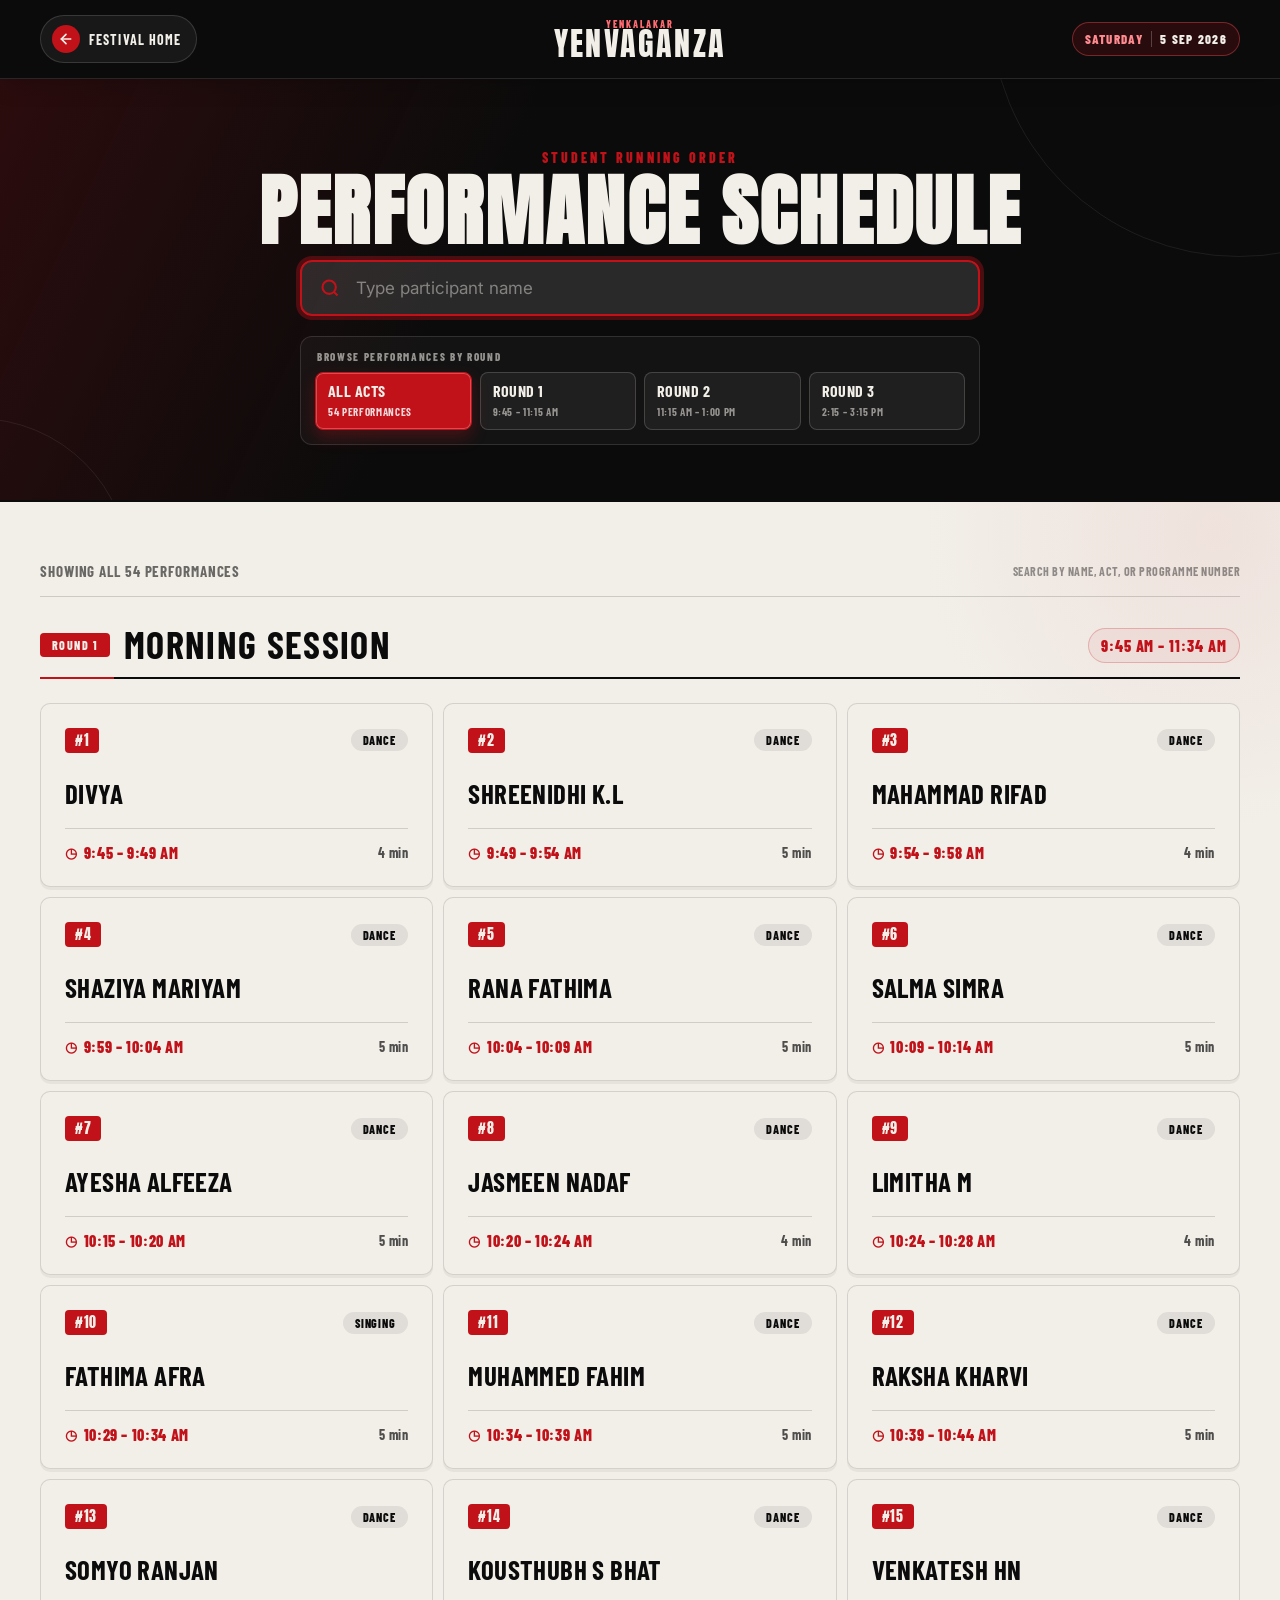
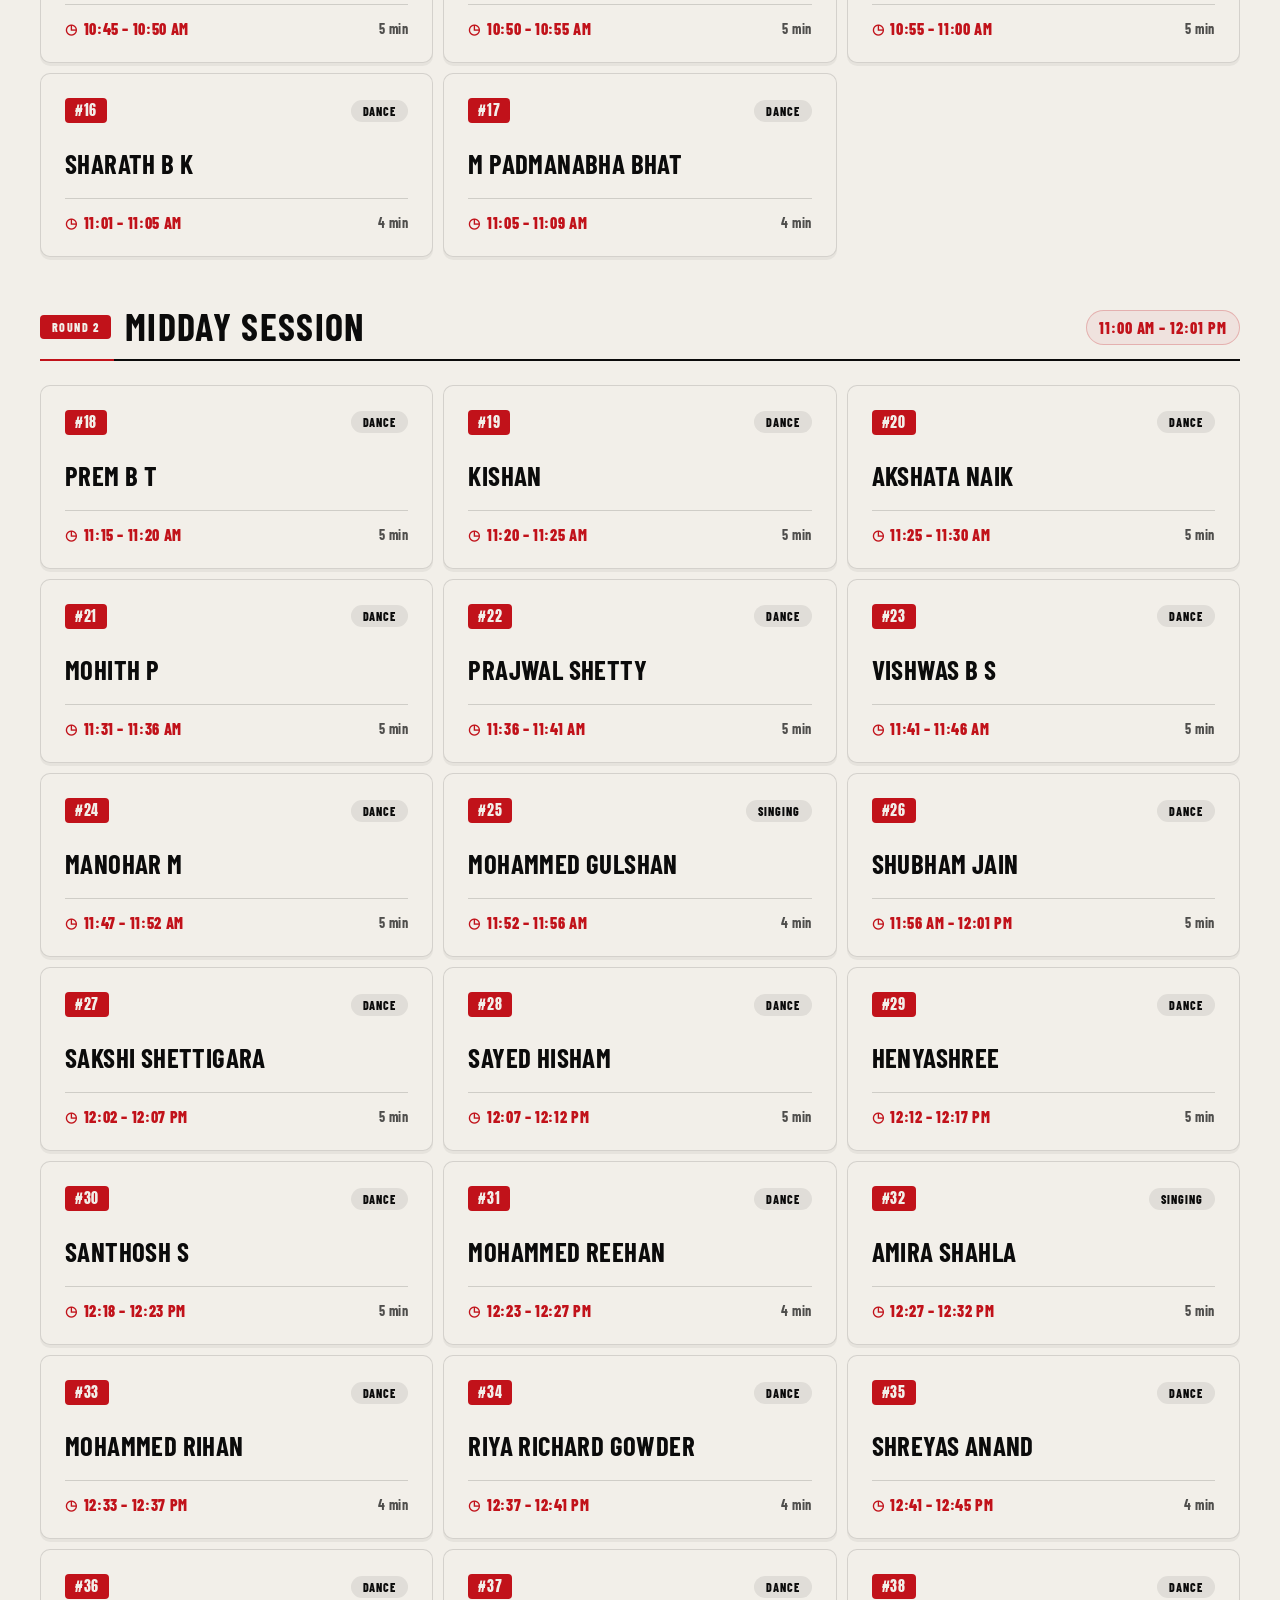
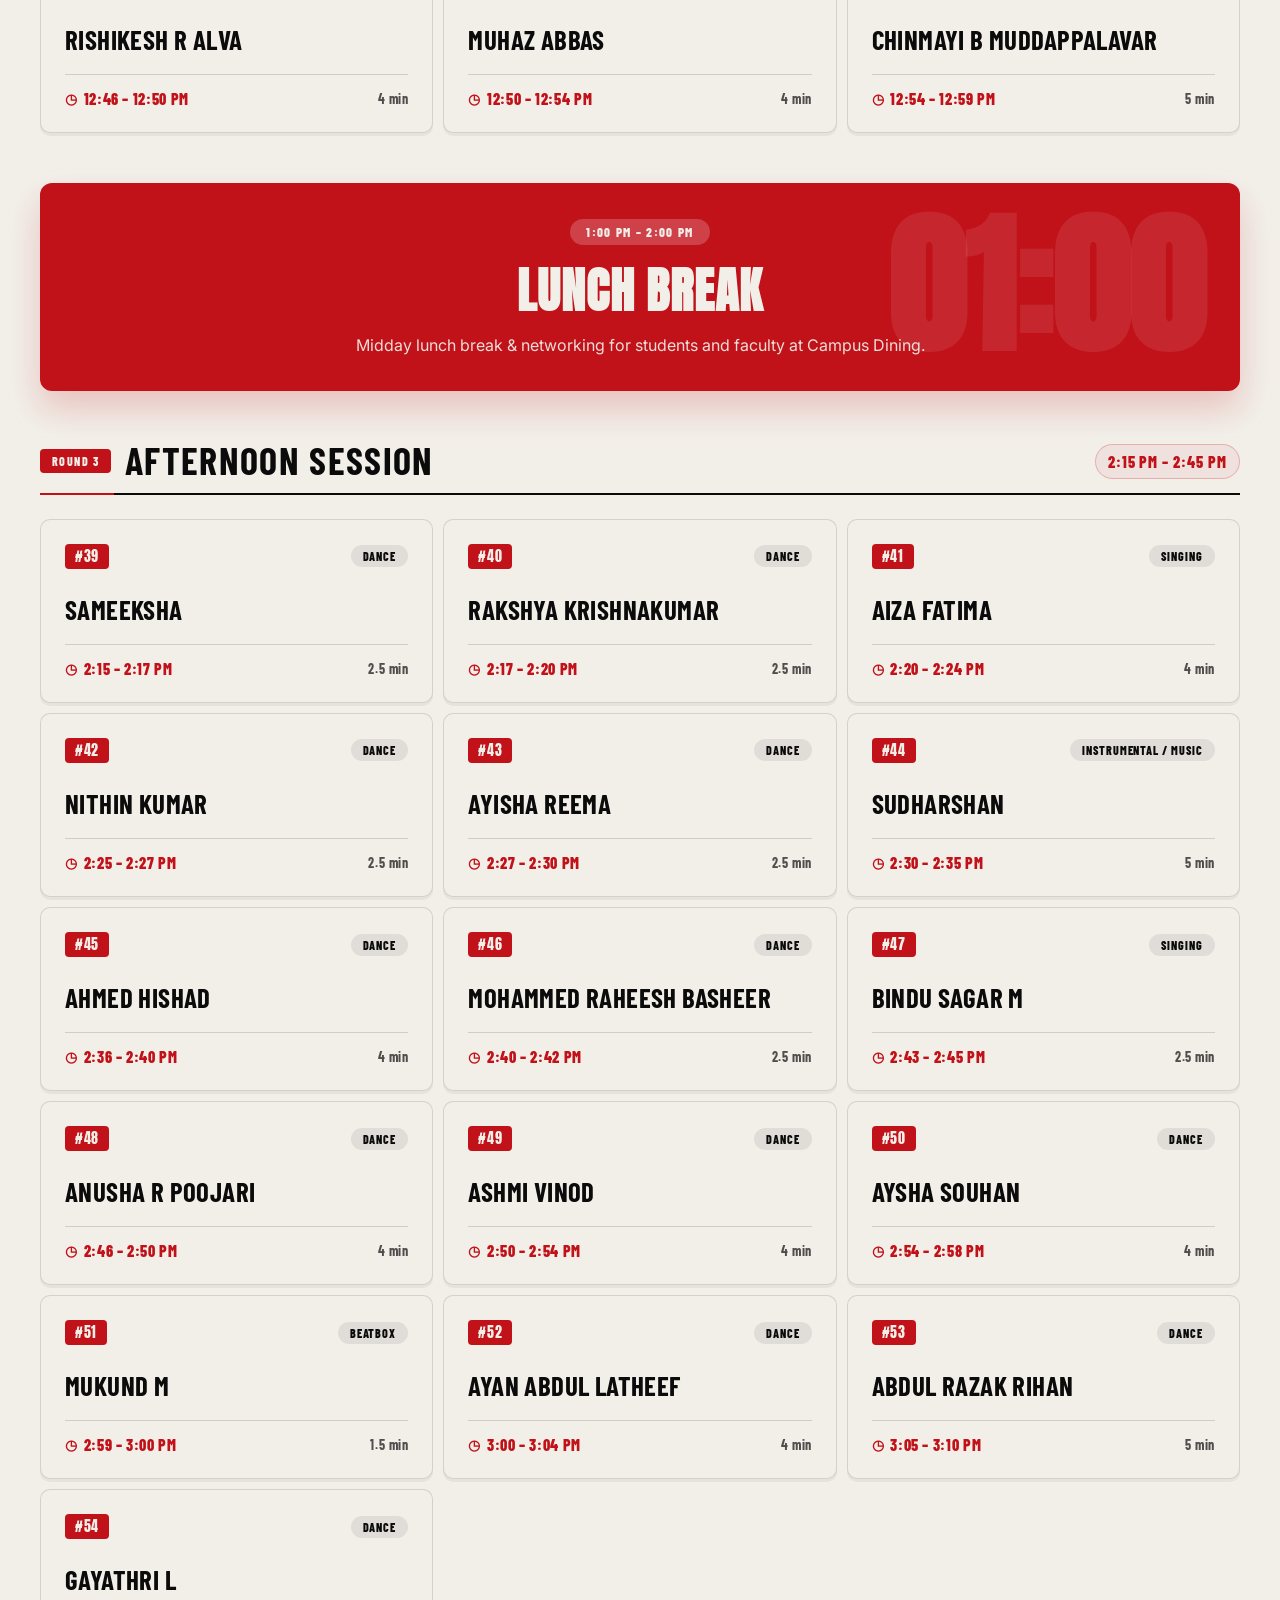
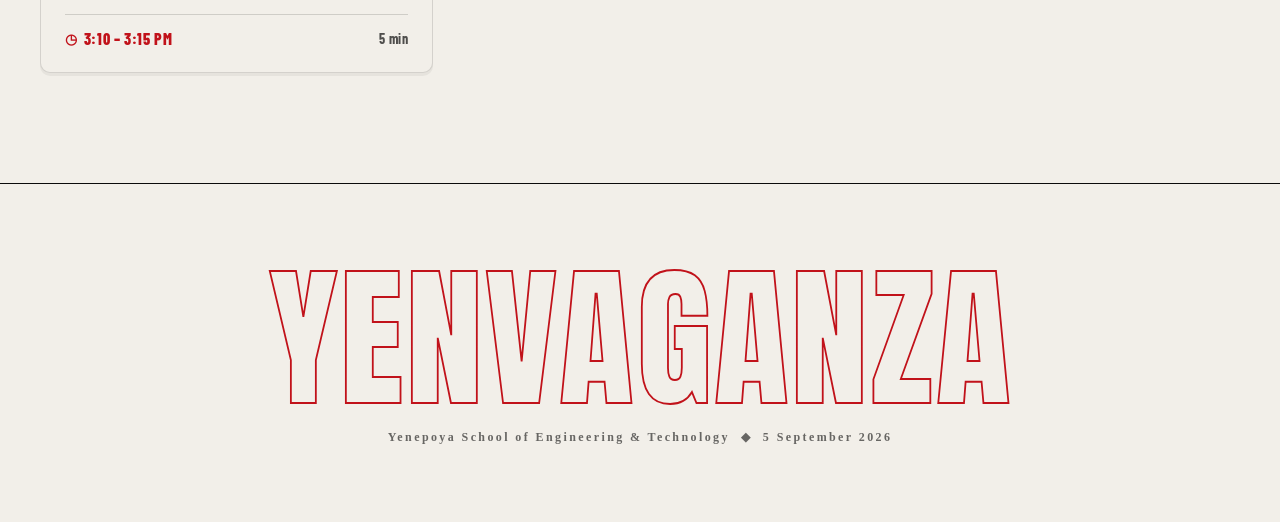
==== commit a1adf869: "feat: enable schedule navigation and update event times and descriptions" ====
--- a/schedule.html
+++ b/schedule.html
@@ -55,9 +55,9 @@
           <span class="filter-label">Browse performances by round</span>
           <div class="clean-tabs" id="filter-pills" role="group" aria-label="Filter performances by round">
           <button class="tab-btn active" data-filter="all">All Acts (54)</button>
-          <button class="tab-btn" data-filter="round-1">Round 1 (9:45–11:15 AM)</button>
-          <button class="tab-btn" data-filter="round-2">Round 2 (11:15 AM–1:00 PM)</button>
-          <button class="tab-btn" data-filter="round-3">Round 3 (2:15–3:15 PM)</button>
+          <button class="tab-btn" data-filter="round-1">Round 1 (9:45–11:34 AM)</button>
+          <button class="tab-btn" data-filter="round-2">Round 2 (11:00 AM–12:01 PM)</button>
+          <button class="tab-btn" data-filter="round-3">Round 3 (2:15–2:45 PM)</button>
           </div>
         </div>
       </div>
@@ -83,7 +83,7 @@
           <span class="session-pill">ROUND 1</span>
           <h2>MORNING SESSION</h2>
         </div>
-        <span class="session-time">9:45 AM – 11:15 AM</span>
+        <span class="session-time">9:45 AM – 11:34 AM</span>
       </div>
       <div class="index-cards-grid" id="grid-round-1"></div>
     </section>
@@ -95,7 +95,7 @@
           <span class="session-pill">ROUND 2</span>
           <h2>MIDDAY SESSION</h2>
         </div>
-        <span class="session-time">11:15 AM – 1:00 PM</span>
+        <span class="session-time">11:00 AM – 12:01 PM</span>
       </div>
       <div class="index-cards-grid" id="grid-round-2"></div>
     </section>
@@ -114,7 +114,7 @@
           <span class="session-pill">ROUND 3</span>
           <h2>AFTERNOON SESSION</h2>
         </div>
-        <span class="session-time">2:15 PM – 3:15 PM</span>
+        <span class="session-time">2:15 PM – 2:45 PM</span>
       </div>
       <div class="index-cards-grid" id="grid-round-3"></div>
     </section>
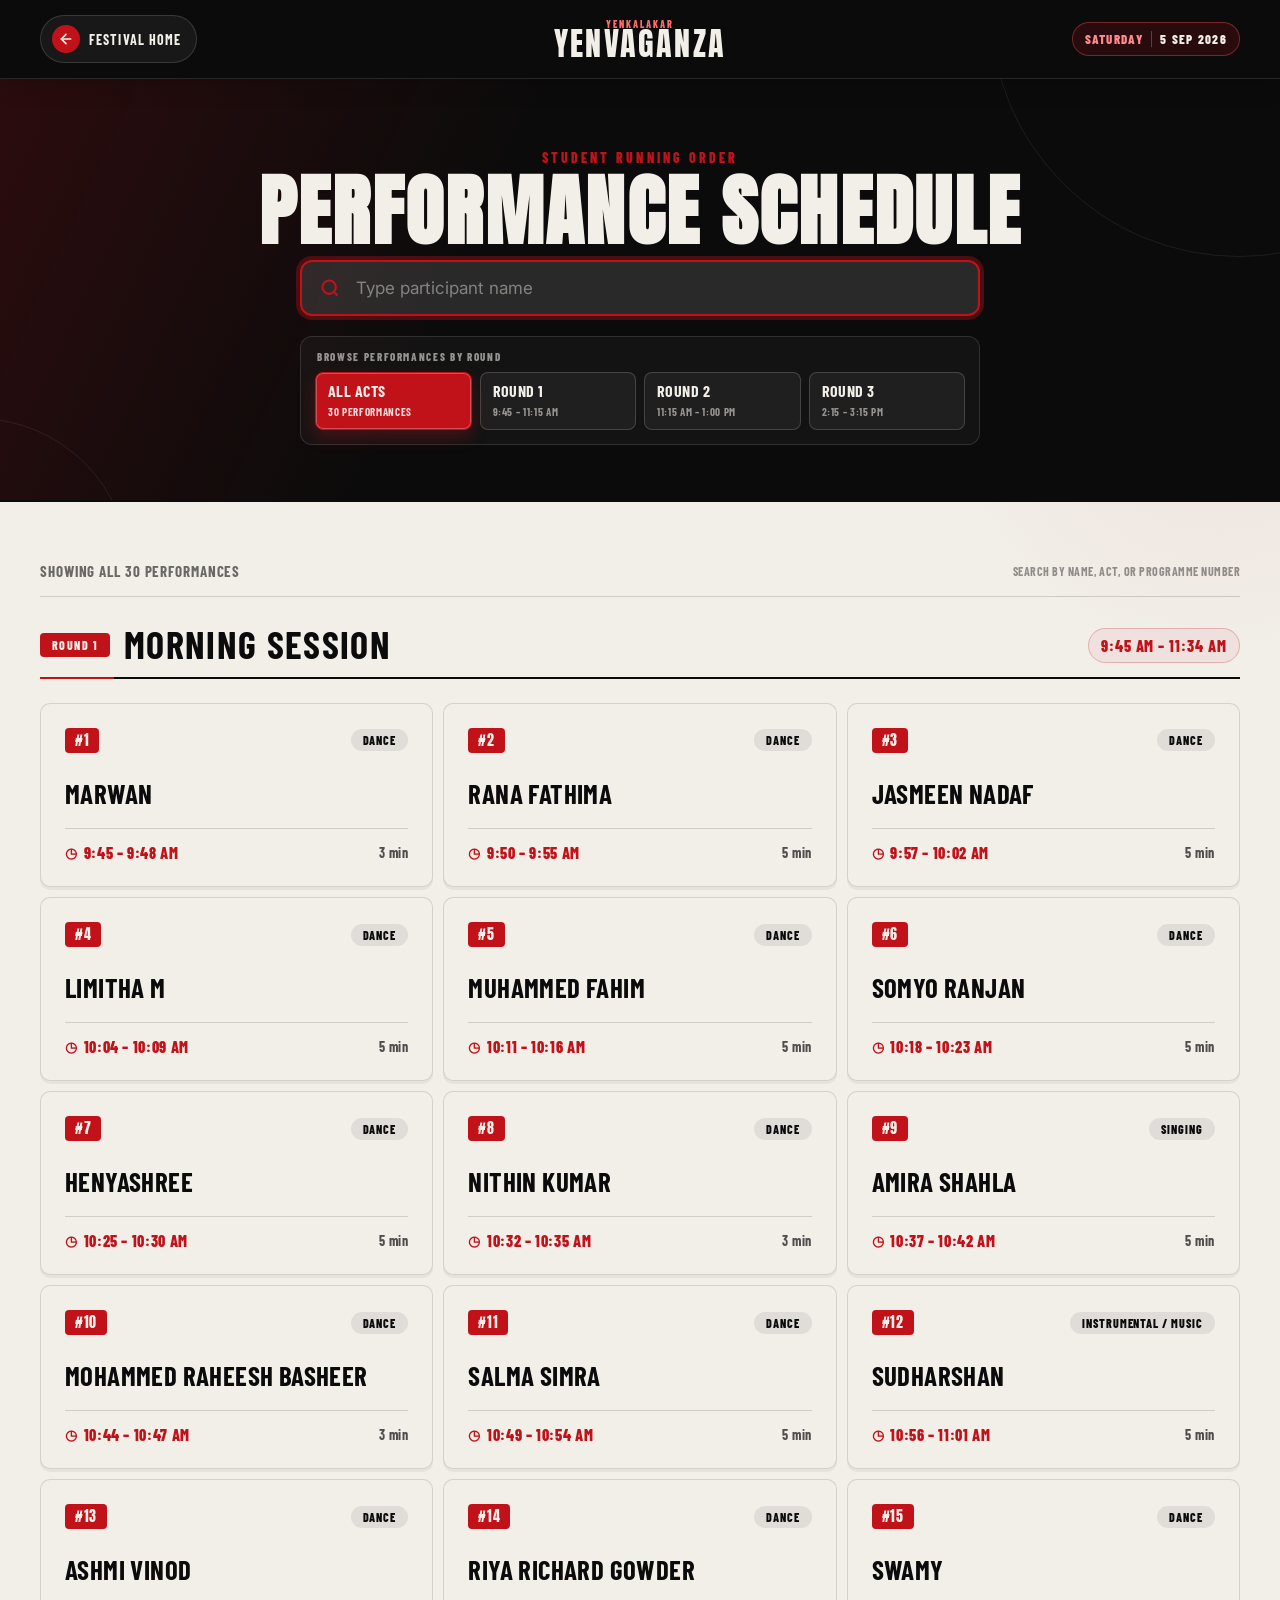
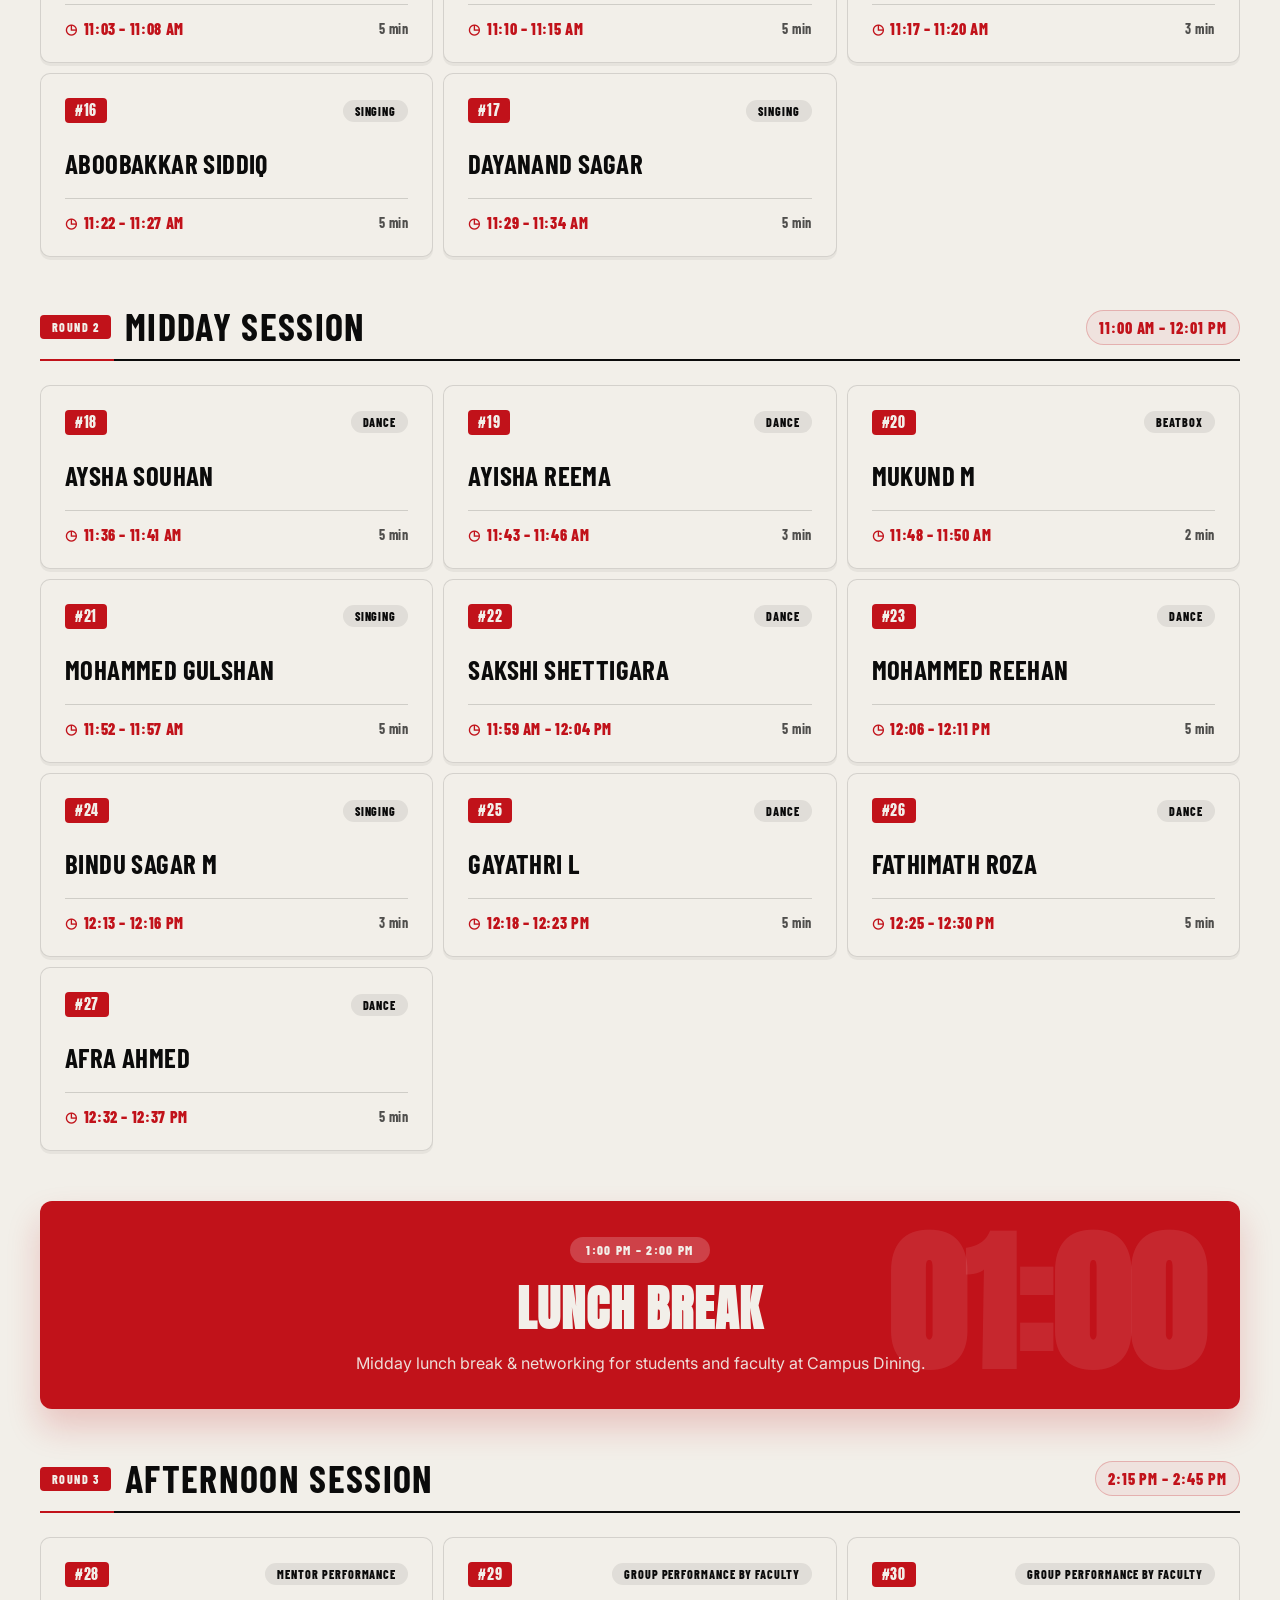
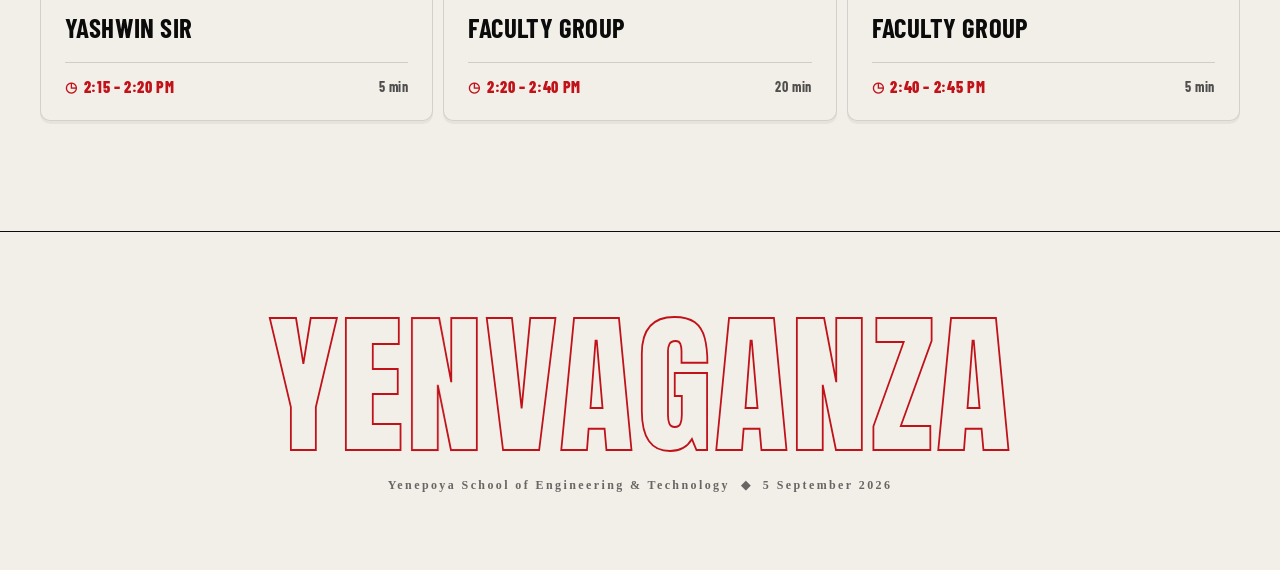
==== commit 23683caf: "Fix: edited the student data schedule" ====
--- a/schedule.html
+++ b/schedule.html
@@ -48,13 +48,13 @@
           </svg>
           <input type="text" id="performer-search" placeholder="Type participant name" autocomplete="off" autofocus>
           <button id="clear-search" class="field-clear" aria-label="Clear Search" style="display:none;">&times;</button>
-        </div>
+        </div>  
 
         <!-- TABS -->
         <div class="round-filter-bar">
           <span class="filter-label">Browse performances by round</span>
           <div class="clean-tabs" id="filter-pills" role="group" aria-label="Filter performances by round">
-          <button class="tab-btn active" data-filter="all">All Acts (54)</button>
+          <button class="tab-btn active" data-filter="all">All Acts (30)</button>
           <button class="tab-btn" data-filter="round-1">Round 1 (9:45–11:34 AM)</button>
           <button class="tab-btn" data-filter="round-2">Round 2 (11:00 AM–12:01 PM)</button>
           <button class="tab-btn" data-filter="round-3">Round 3 (2:15–2:45 PM)</button>
@@ -72,7 +72,7 @@
   <!-- ============ SCHEDULE MAIN ============ -->
   <main class="schedule-container">
     <div class="status-bar" aria-live="polite">
-      <span id="result-count">Showing all 54 performances</span>
+      <span id="result-count">Showing all 30 performances</span>
       <span class="status-hint">Search by name, act, or programme number</span>
     </div>
 
@@ -124,7 +124,7 @@
       <div class="empty-icon">🔍</div>
       <h3>No Performer Found</h3>
       <p>We couldn't find any participant matching "<strong id="search-query-text"></strong>".</p>
-      <button id="reset-search-btn" class="reset-btn">Show All 54 Performances</button>
+      <button id="reset-search-btn" class="reset-btn">Show All 30 Performances</button>
     </div>
   </main>
 
--- a/css/style.css
+++ b/css/style.css
@@ -2396,7 +2396,7 @@
   }
 
   .tab-btn[data-filter="all"]::before { content: 'All acts'; }
-  .tab-btn[data-filter="all"]::after { content: '54 performances'; }
+  .tab-btn[data-filter="all"]::after { content: '30 performances'; }
   .tab-btn[data-filter="round-1"]::before { content: 'Round 1'; }
   .tab-btn[data-filter="round-1"]::after { content: '9:45 – 11:15 AM'; }
   .tab-btn[data-filter="round-2"]::before { content: 'Round 2'; }
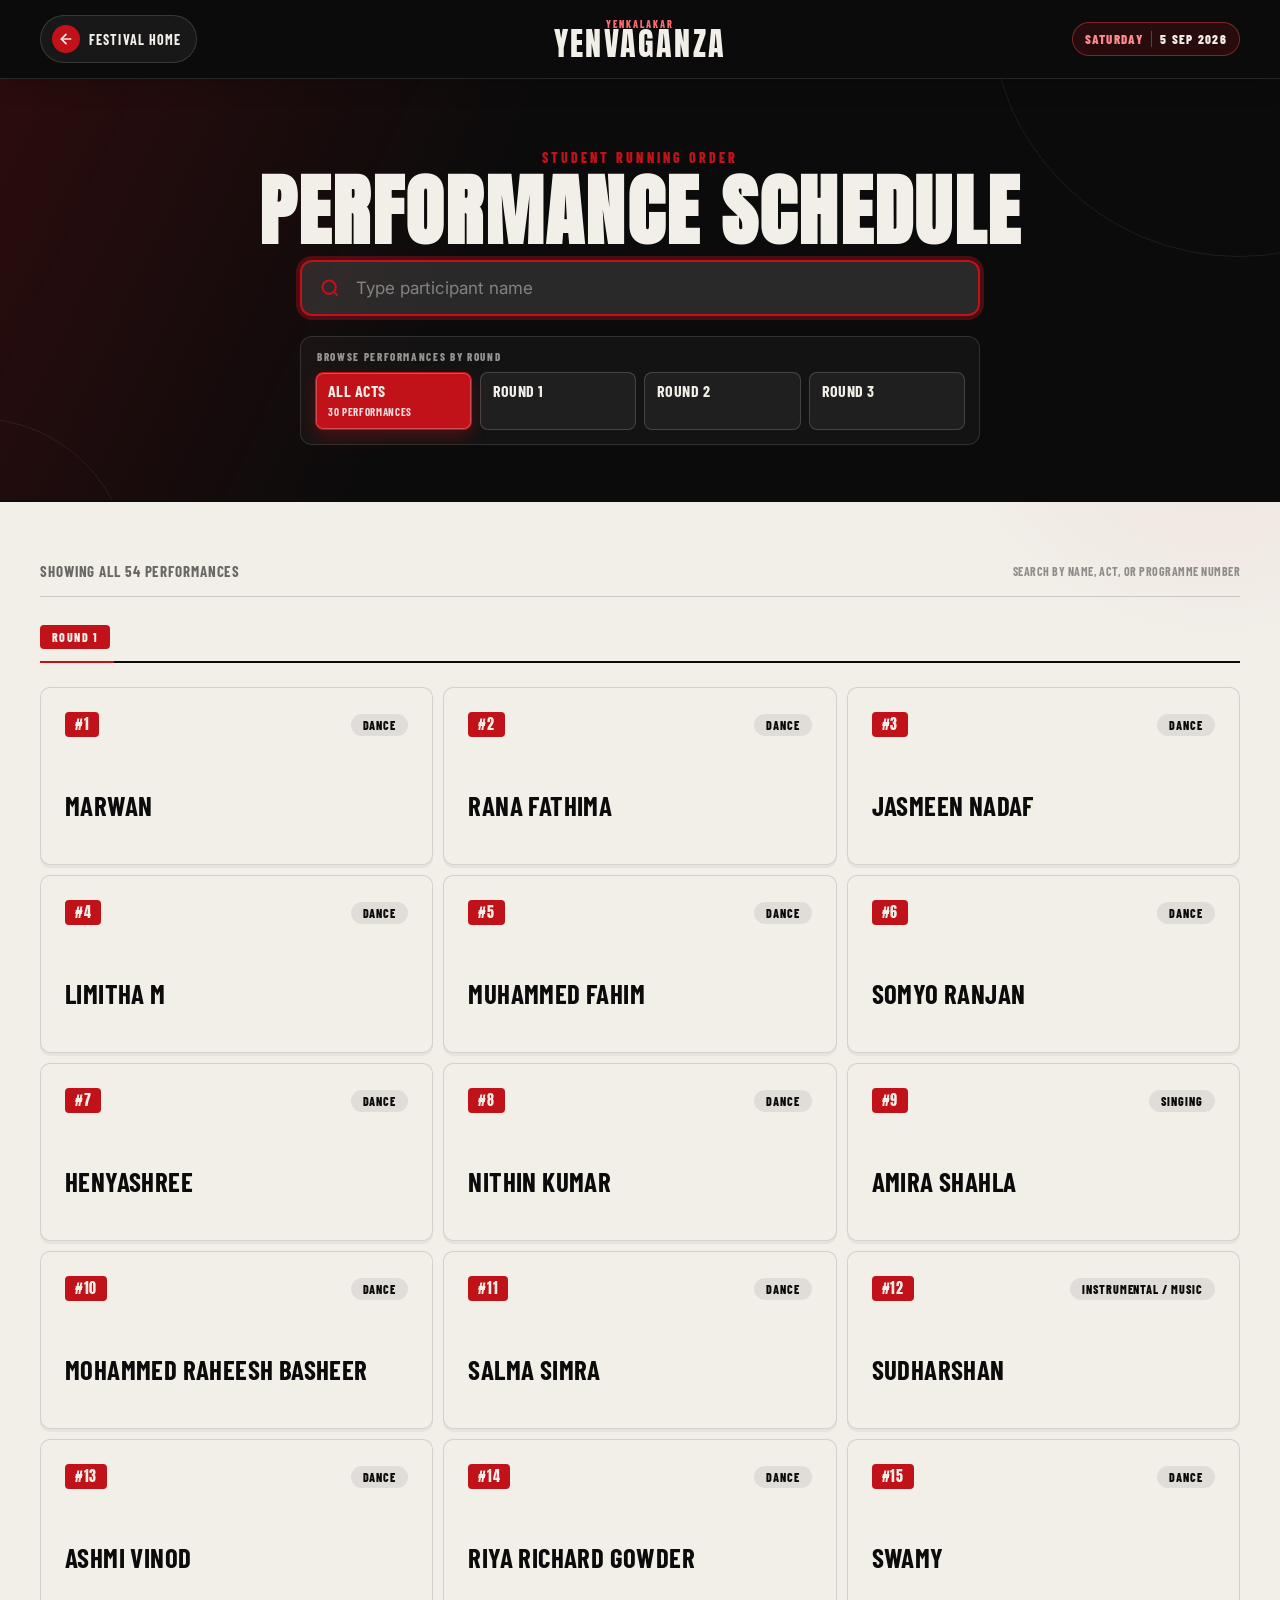
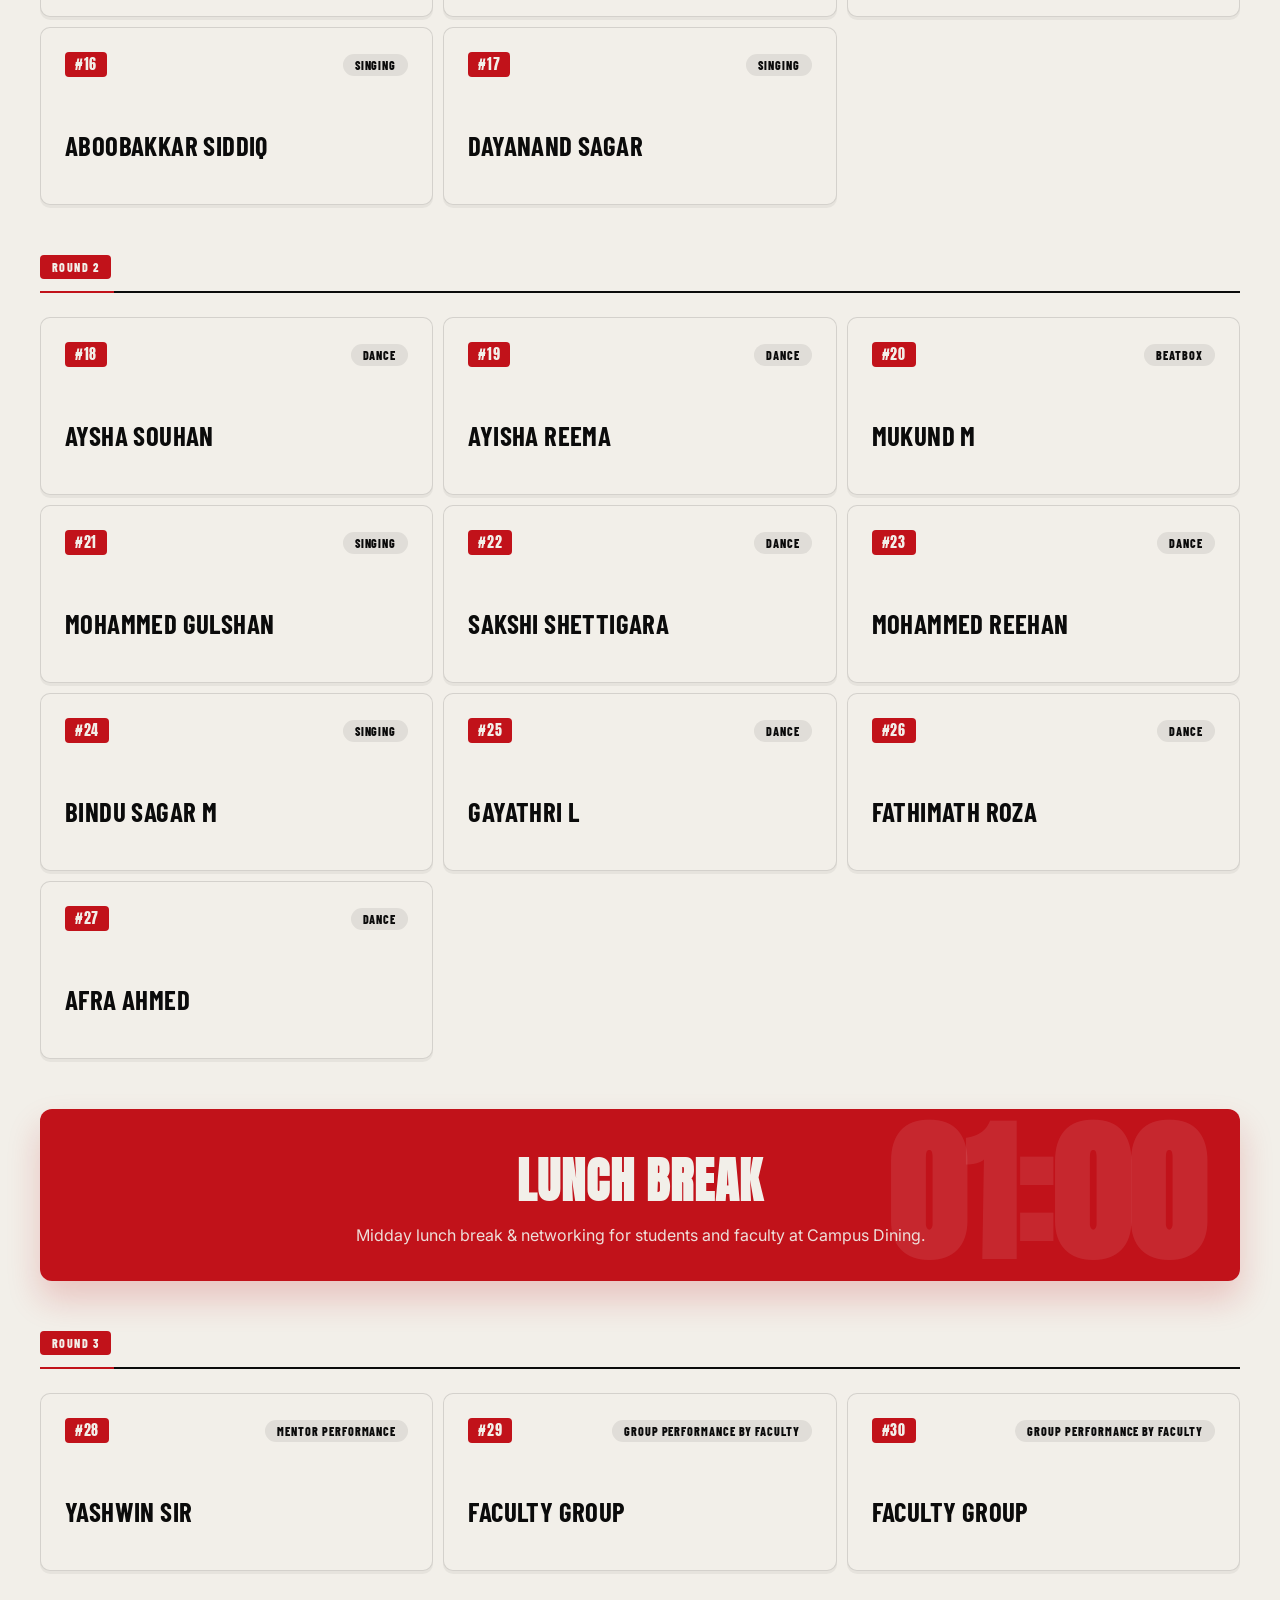
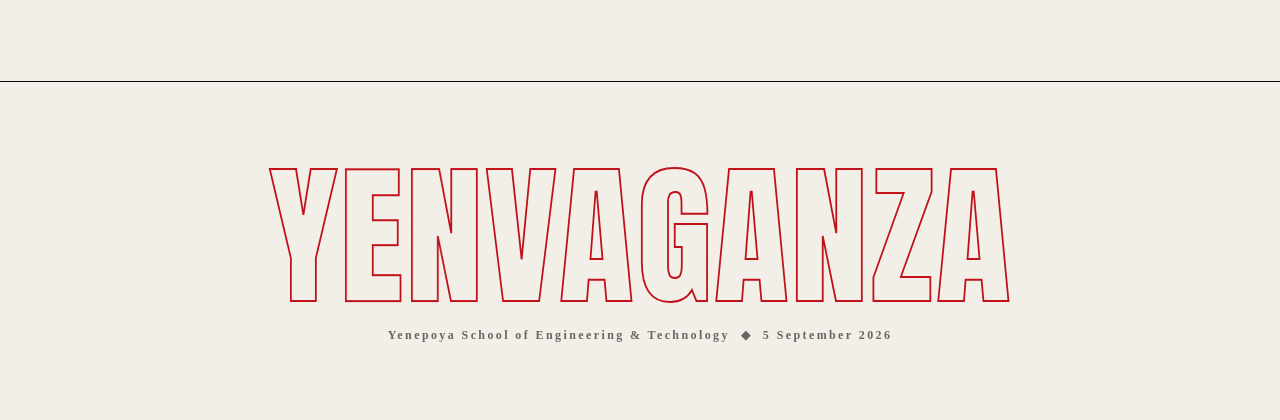
==== commit ee80b1f6: "feat: implement performance schedule tracking with searchable UI, data-driven cards, and spotlight m" ====
--- a/schedule.html
+++ b/schedule.html
@@ -54,10 +54,10 @@
         <div class="round-filter-bar">
           <span class="filter-label">Browse performances by round</span>
           <div class="clean-tabs" id="filter-pills" role="group" aria-label="Filter performances by round">
-          <button class="tab-btn active" data-filter="all">All Acts (30)</button>
-          <button class="tab-btn" data-filter="round-1">Round 1 (9:45–11:34 AM)</button>
-          <button class="tab-btn" data-filter="round-2">Round 2 (11:00 AM–12:01 PM)</button>
-          <button class="tab-btn" data-filter="round-3">Round 3 (2:15–2:45 PM)</button>
+          <button class="tab-btn active" data-filter="all">All Acts (54)</button>
+          <button class="tab-btn" data-filter="round-1">Round 1</button>
+          <button class="tab-btn" data-filter="round-2">Round 2</button>
+          <button class="tab-btn" data-filter="round-3">Round 3</button>
           </div>
         </div>
       </div>
@@ -72,7 +72,7 @@
   <!-- ============ SCHEDULE MAIN ============ -->
   <main class="schedule-container">
     <div class="status-bar" aria-live="polite">
-      <span id="result-count">Showing all 30 performances</span>
+      <span id="result-count">Showing all 54 performances</span>
       <span class="status-hint">Search by name, act, or programme number</span>
     </div>
 
@@ -81,9 +81,7 @@
       <div class="session-header">
         <div class="session-title-group">
           <span class="session-pill">ROUND 1</span>
-          <h2>MORNING SESSION</h2>
         </div>
-        <span class="session-time">9:45 AM – 11:34 AM</span>
       </div>
       <div class="index-cards-grid" id="grid-round-1"></div>
     </section>
@@ -93,16 +91,13 @@
       <div class="session-header">
         <div class="session-title-group">
           <span class="session-pill">ROUND 2</span>
-          <h2>MIDDAY SESSION</h2>
         </div>
-        <span class="session-time">11:00 AM – 12:01 PM</span>
       </div>
       <div class="index-cards-grid" id="grid-round-2"></div>
     </section>
 
     <!-- LUNCH BANNER -->
     <div class="lunch-feature-banner">
-      <span class="banner-time">1:00 PM – 2:00 PM</span>
       <h3>LUNCH BREAK</h3>
       <p>Midday lunch break & networking for students and faculty at Campus Dining.</p>
     </div>
@@ -112,9 +107,7 @@
       <div class="session-header">
         <div class="session-title-group">
           <span class="session-pill">ROUND 3</span>
-          <h2>AFTERNOON SESSION</h2>
         </div>
-        <span class="session-time">2:15 PM – 2:45 PM</span>
       </div>
       <div class="index-cards-grid" id="grid-round-3"></div>
     </section>
@@ -124,7 +117,7 @@
       <div class="empty-icon">🔍</div>
       <h3>No Performer Found</h3>
       <p>We couldn't find any participant matching "<strong id="search-query-text"></strong>".</p>
-      <button id="reset-search-btn" class="reset-btn">Show All 30 Performances</button>
+      <button id="reset-search-btn" class="reset-btn">Show All 54 Performances</button>
     </div>
   </main>
 
--- a/css/style.css
+++ b/css/style.css
@@ -2398,11 +2398,11 @@
   .tab-btn[data-filter="all"]::before { content: 'All acts'; }
   .tab-btn[data-filter="all"]::after { content: '30 performances'; }
   .tab-btn[data-filter="round-1"]::before { content: 'Round 1'; }
-  .tab-btn[data-filter="round-1"]::after { content: '9:45 – 11:15 AM'; }
+  /* .tab-btn[data-filter="round-1"]::after { content: '9:45 – 11:15 AM'; } */
   .tab-btn[data-filter="round-2"]::before { content: 'Round 2'; }
-  .tab-btn[data-filter="round-2"]::after { content: '11:15 AM – 1:00 PM'; }
+  /* .tab-btn[data-filter="round-2"]::after { content: '11:15 AM – 1:00 PM'; } */
   .tab-btn[data-filter="round-3"]::before { content: 'Round 3'; }
-  .tab-btn[data-filter="round-3"]::after { content: '2:15 – 3:15 PM'; }
+  /* .tab-btn[data-filter="round-3"]::after { content: '2:15 – 3:15 PM'; } */
 
   .tab-btn:hover { border-color: rgba(242, 239, 233, 0.44); transform: translateY(-2px); }
   .tab-btn.active { box-shadow: inset 0 0 0 1px rgba(255, 255, 255, 0.26), 0 7px 16px rgba(193, 18, 26, 0.3); }
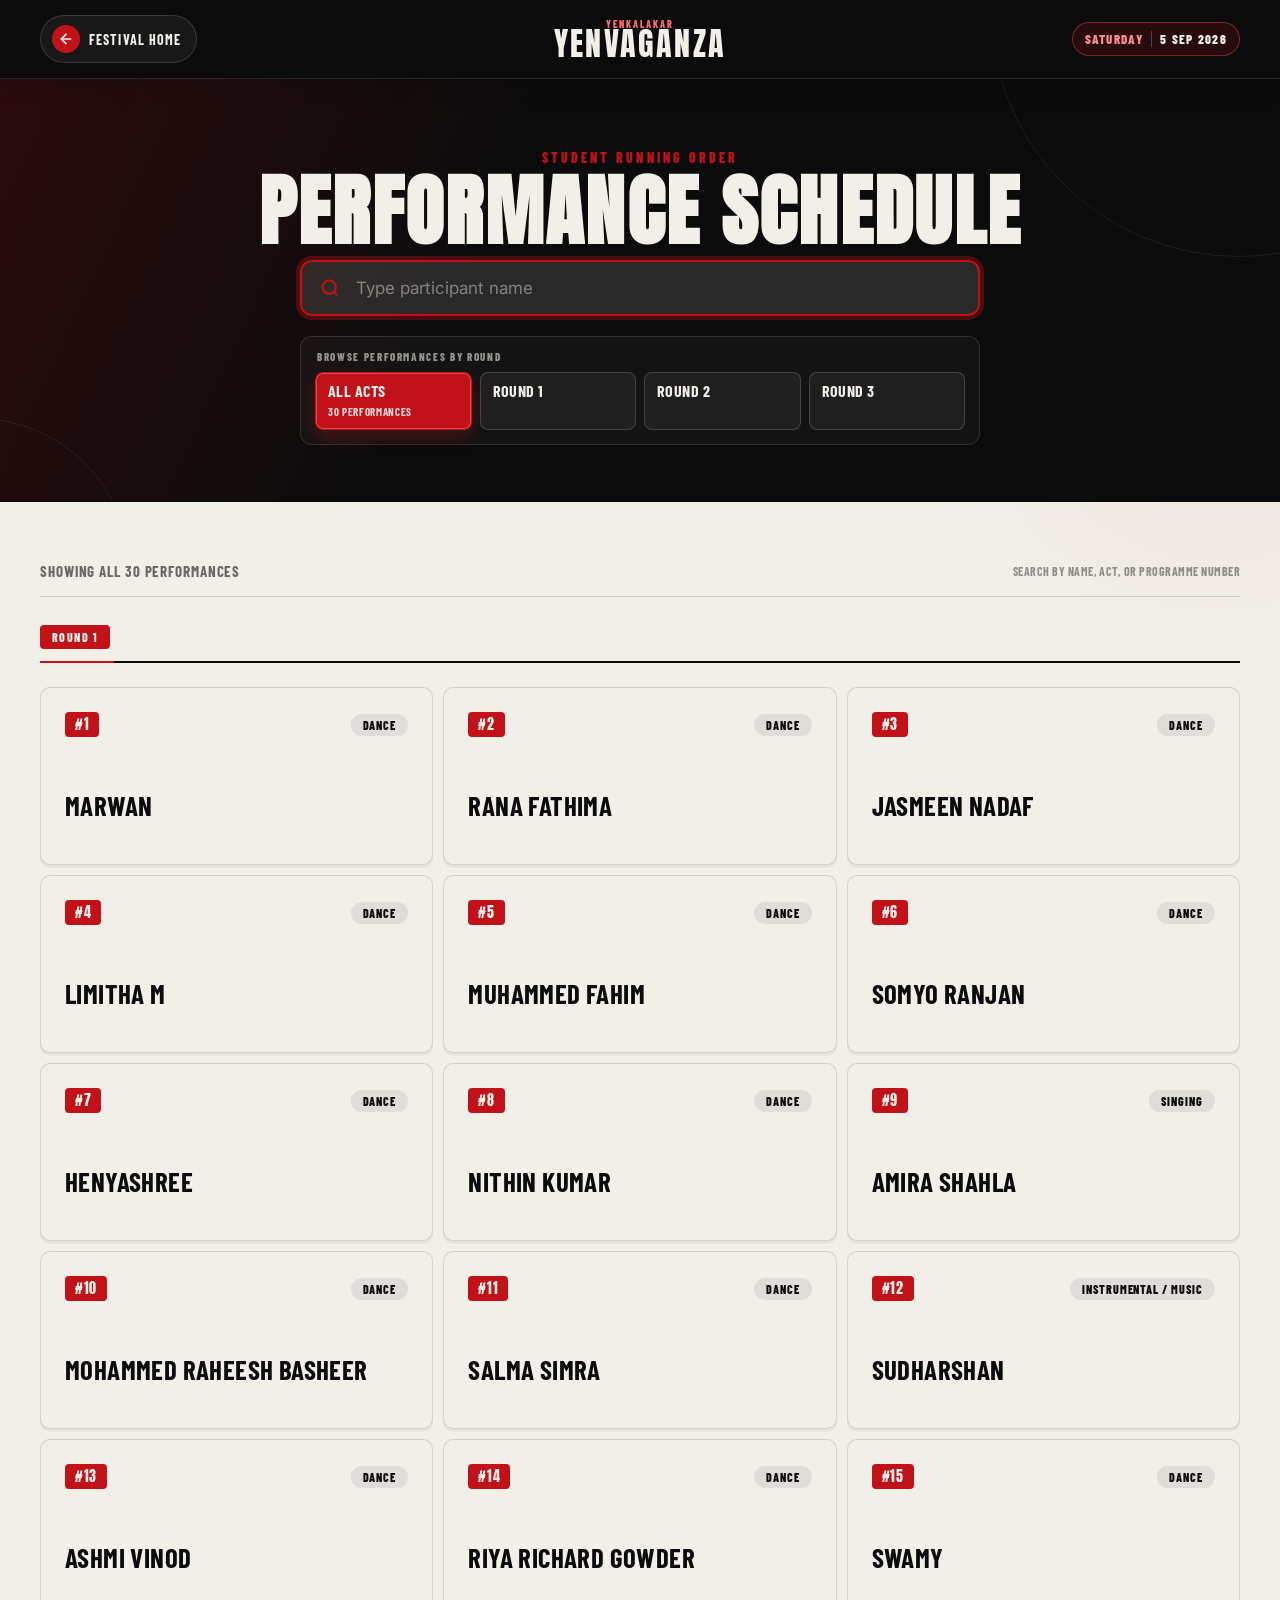
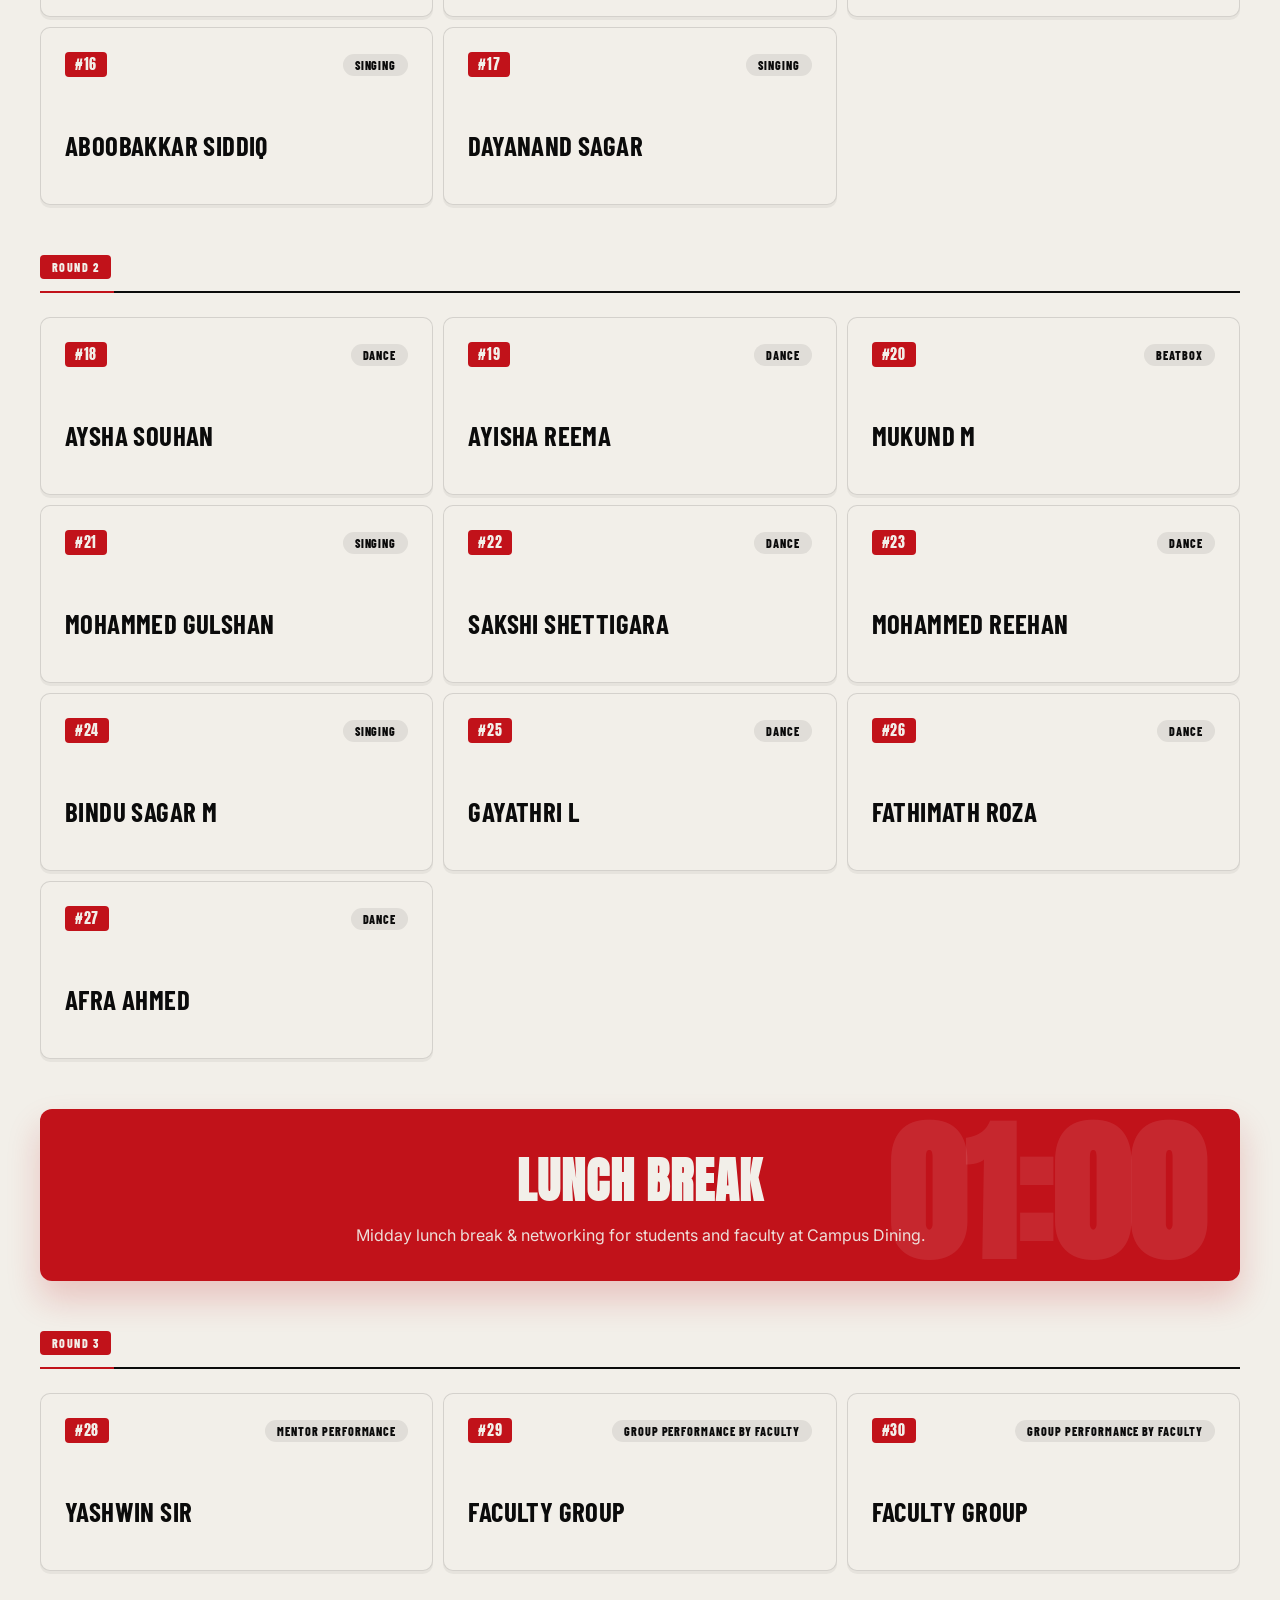
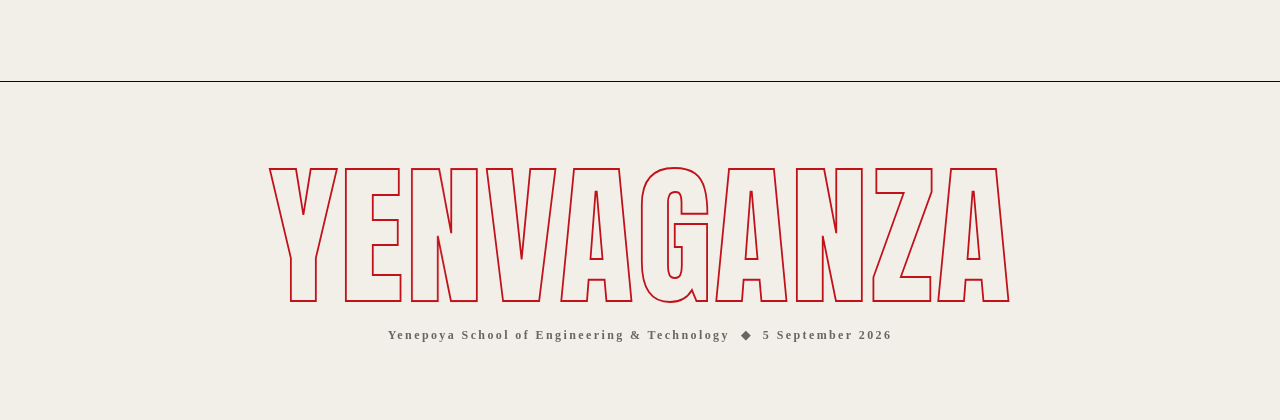
==== commit cb7893d6: "Fix: total number of performance changed to 30" ====
--- a/schedule.html
+++ b/schedule.html
@@ -72,7 +72,7 @@
   <!-- ============ SCHEDULE MAIN ============ -->
   <main class="schedule-container">
     <div class="status-bar" aria-live="polite">
-      <span id="result-count">Showing all 54 performances</span>
+      <span id="result-count">Showing all 30 performances</span>
       <span class="status-hint">Search by name, act, or programme number</span>
     </div>
 
